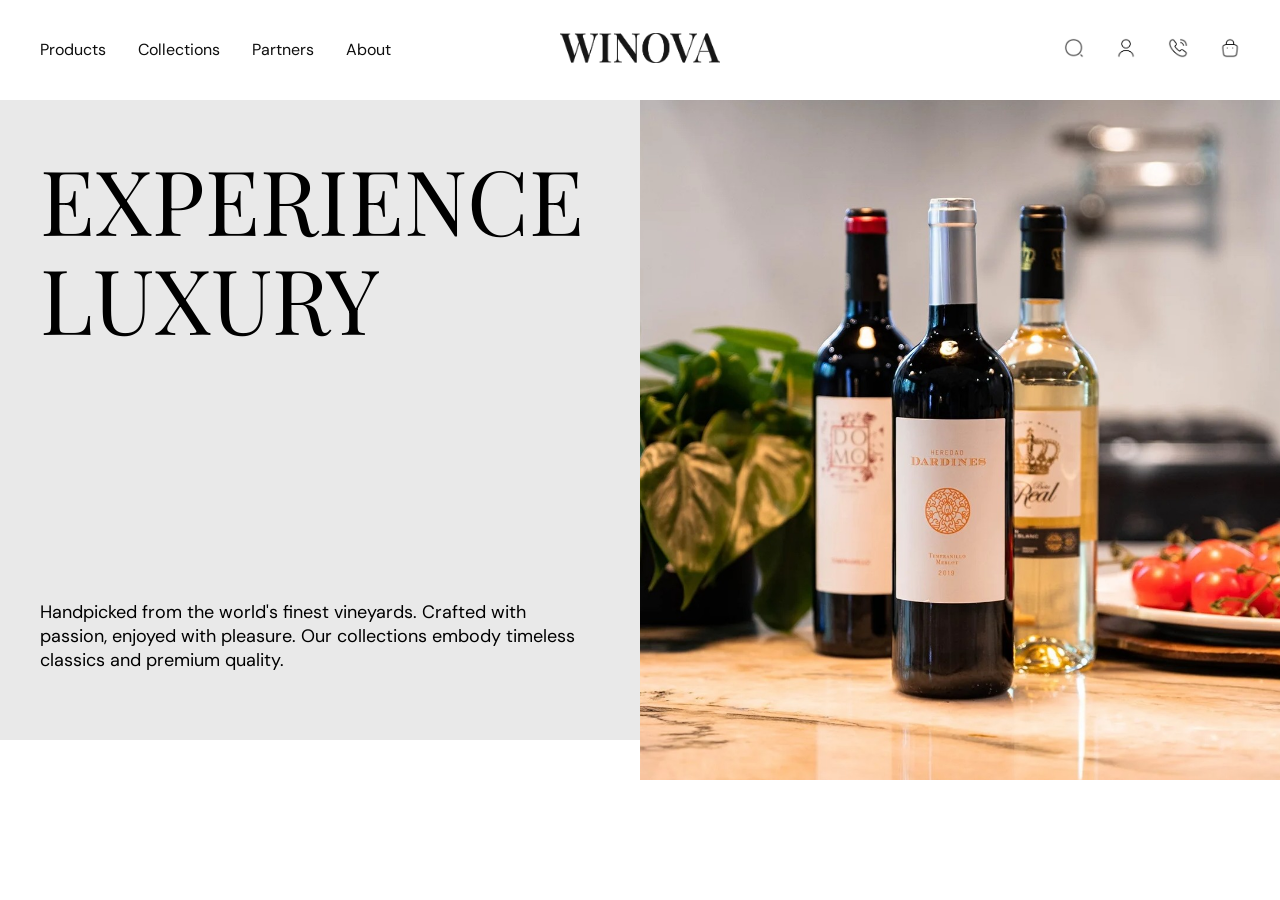
==== index.html @ ce7979bc "updated product pictures" ====
<!DOCTYPE html>
<html lang="en">
<head>
    <meta charset="UTF-8">
    <meta name="viewport" content="width=device-width, initial-scale=1.0">
    <link rel="stylesheet" href="css/style.css">
    <title>Winora Brewery</title>
    
</head>

<body>

    <!-- Header -->
    <header>

        <div class="layout horizontal">

            <!-- navigation -->
            <nav>
                <a href="products.html">Products</a>
                <a href="collection.html">Collections</a>
                <a href="partners.html">Partners</a>
                <a href="about.html">About</a>
            </nav>

            <!-- logo -->
            <div class="logo">
                <a href="index.html">
                    <img src="img/site/winova-b.png" alt="Winora">
                </a>
            </div>

            <!-- icons -->
            <div class="side-nav">
                <a href="search.html">
                    <img src="img/site/search.png" alt="search">
                </a>

                <a href="account.html">
                    <img src="img/site/user.png" alt="phone">
                </a>

                <a href="contact.html">
                    <img src="img/site/call.png" alt="phone">
                </a>
                
                <a href="cart.html">
                    <img src="img/site/cart.png" alt="cart">
                </a>
            </div>

        </div>

    </header>

    <main>

        <!-- Hero -->
        <div class="hero">

            <div class="left">
                <div class="box">
                    <h1>experience luxury</h1>
                    <p>Handpicked from the world's finest vineyards. Crafted with passion, enjoyed with pleasure. Our collections embody timeless classics and premium quality.</p>
                </div>
            </div>

            <div class="right">
                <img src="img/site/hero.jpg" alt="">
            </div>

        </div>


        <!-- Feature -->
        <div class="feature">
            <div class="layout vertical">

            </div>
        </div>


        

    </main>

    
    <!-- Scripts -->
    <script src="js/products.js"></script>
    <script src="js/app.js"></script>
    
</body>
</html>
---- css/style.css ----
/* Site Design and Global Settings */

@import url('https://fonts.googleapis.com/css2?family=DM+Sans:ital,opsz,wght@0,9..40,100..1000;1,9..40,100..1000&family=Playfair+Display:ital,wght@0,400..900;1,400..900&display=swap');



:root {
    --headfont: "Playfair Display", serif;
    --bodyfont: "DM Sans", sans-serif;
    --headsize: 48px;
    --bodysize: 18px;
    --black: #0e0e0e;
    --white: #ffffff;
    --grey: #;
    --lightgrey: #e9e9e9;
    --red: #;
    --yellow: #ff9800;
    --line: 110%;
}

body {
    margin: 0;
    padding: 0;
    justify-content: center;
    width: 100%;
}

.layout {
    width: 1200px;
    align-self: center;
    justify-self: center;
}

.horizontal {
    display: flex;
    flex-direction: row;
    align-items: center;
    justify-content: space-between;
}

.vertical {
    display: flex;
    flex-direction: column;
    align-items: center;
    justify-content: center;
}




/* Header */

header {
    display: flex;
    height: 100px;
    align-items: center;
    justify-content: center;
}

header .logo {
    width: 160px;
}

.logo img {
    width: 100%;
}

nav {
    width: 440px;
    width: 440px;
    display: flex;
    flex-direction: row;
    gap: 32px;
    justify-content: start;
}

nav a {
    font-family: var(--bodyfont);
    font-size: 16px;
    text-decoration: none;
    color: var(--black);
}

nav a:hover, nav a:active {
    color: var(--yellow);
}

.side-nav {
    width: 440px;
    display: flex;
    flex-direction: row;
    gap: 32px;
    justify-content: end;
} 

.side-nav img {
    width: 20px;
}


/* Homepage */

.hero {
    width: 100%;
    display: flex;
    flex-direction: row;  
    align-items: center;
    
}

.left {
    width: 50%;
    display: flex;
    flex-direction: row;
    justify-content: end;
    align-items: center;
    padding: 50px 0;
    background-color: var(--lightgrey);  
}

.left .box {
    box-sizing: border-box;
    width: 540px;
    display: flex;
    flex-direction: column;
    justify-content: space-between;
    margin-right: 60px;
    height: 540px;
}

h1 {
    font-family: var(--headfont);
    font-size: 90px;
    font-weight: 400;
    text-transform: uppercase;
    line-height: var(--line);
    margin: 0;
    padding: 0;
}

p {
    font-family: var(--bodyfont);
    font-size: var(--bodysize);
    font-weight: 400;
}

.right {
    width: 50%;
    height: 640px;
}

.right img {
    width: 100%;
    height: 680px;
    object-fit: cover;
}
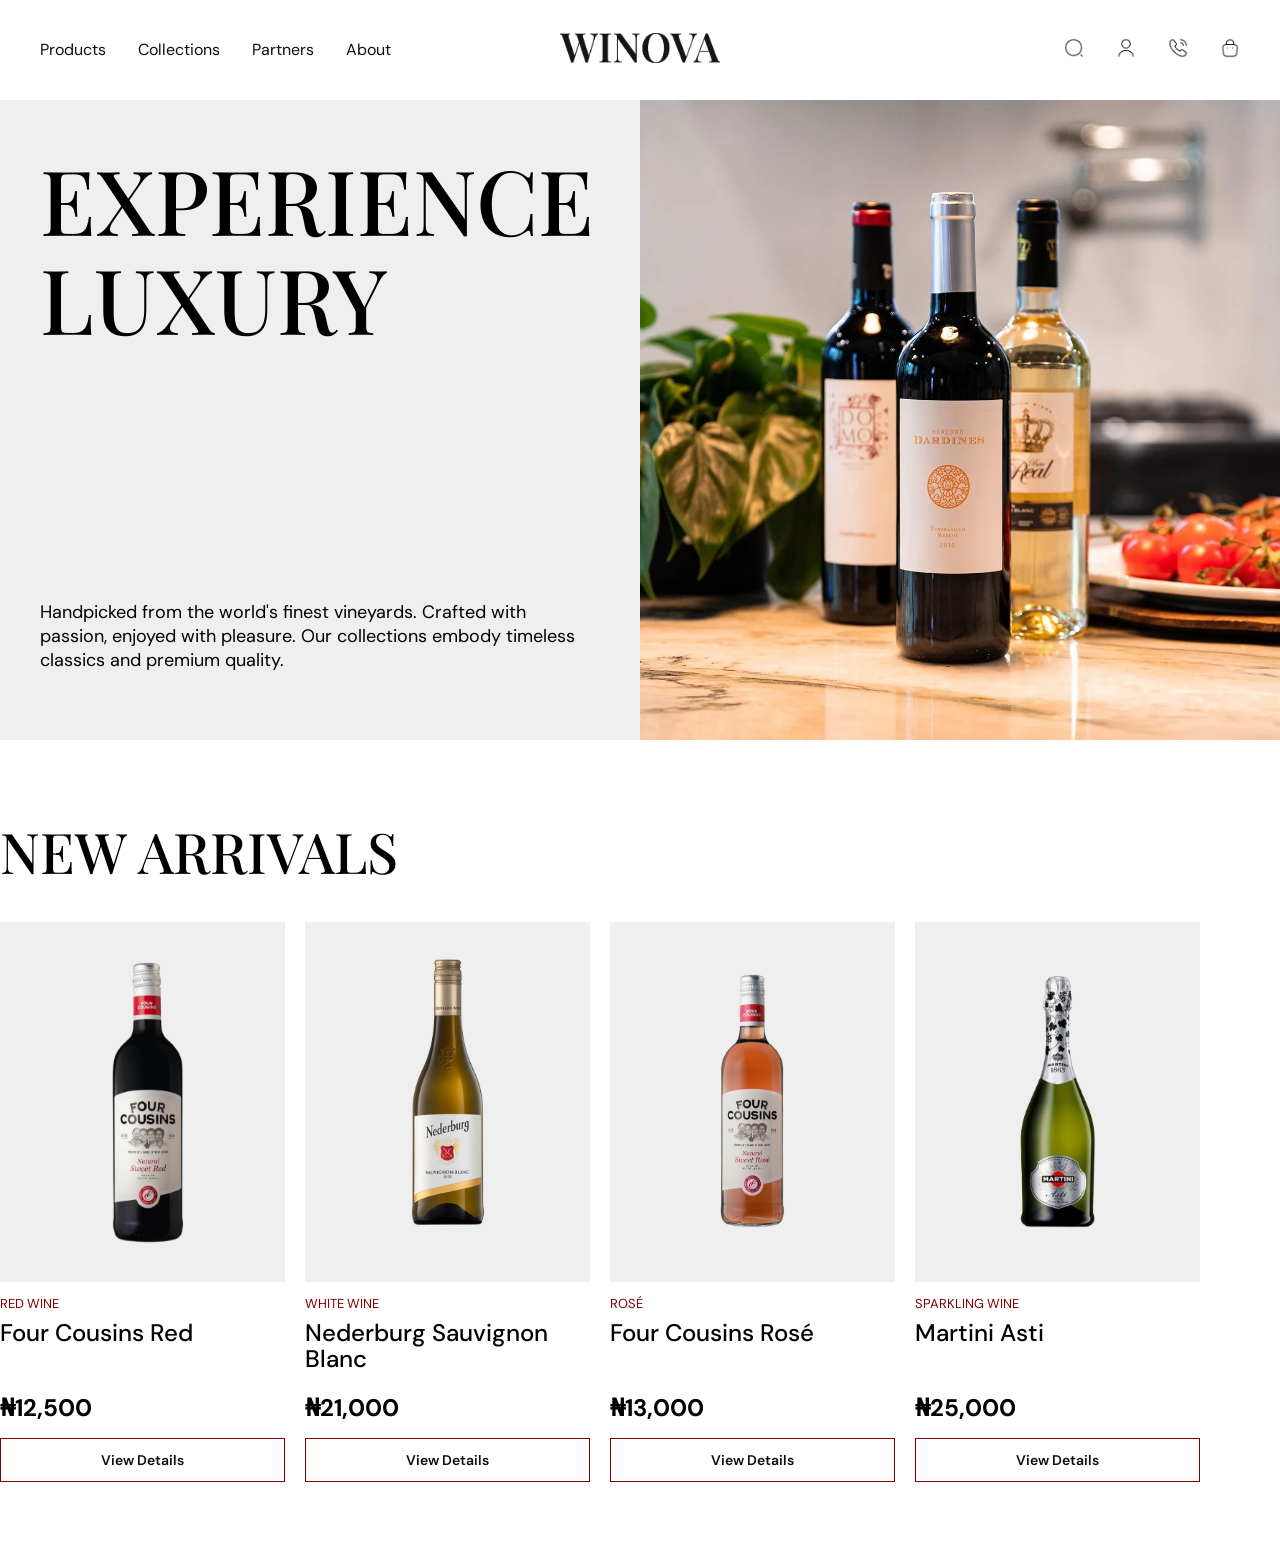
==== commit 7bc1c8d6: "call data on html" ====
--- a/index.html
+++ b/index.html
@@ -73,9 +73,15 @@
 
 
         <!-- Feature -->
-        <div class="feature">
-            <div class="layout vertical">
+        <div class="featured">
+            <div class="layout vertical ver-feature">
+                <div class="section-top">
+                    <h2>New Arrivals</h2>
+                </div>
 
+                <div class="product-grid" id="featured-products">
+                    <!-- Products will be inserted here by JavaScript -->
+                </div>
             </div>
         </div>
 
--- a/css/style.css
+++ b/css/style.css
@@ -12,9 +12,9 @@
     --black: #0e0e0e;
     --white: #ffffff;
     --grey: #;
-    --lightgrey: #e9e9e9;
-    --red: #;
-    --yellow: #ff9800;
+    --lightgrey: #efefef;
+    --red: #7f0000;
+    --yellow: #ff9d00;
     --line: 110%;
 }
 
@@ -45,103 +45,123 @@
     justify-content: center;
 }
 
-
-
-
-/* Header */
-
-header {
-    display: flex;
-    height: 100px;
-    align-items: center;
-    justify-content: center;
-}
-
-header .logo {
-    width: 160px;
-}
-
-.logo img {
-    width: 100%;
-}
-
-nav {
-    width: 440px;
-    width: 440px;
-    display: flex;
-    flex-direction: row;
-    gap: 32px;
-    justify-content: start;
-}
-
-nav a {
-    font-family: var(--bodyfont);
-    font-size: 16px;
-    text-decoration: none;
-    color: var(--black);
-}
-
-nav a:hover, nav a:active {
-    color: var(--yellow);
-}
-
-.side-nav {
-    width: 440px;
-    display: flex;
-    flex-direction: row;
-    gap: 32px;
-    justify-content: end;
-} 
-
-.side-nav img {
-    width: 20px;
-}
-
-
-/* Homepage */
-
-.hero {
-    width: 100%;
-    display: flex;
-    flex-direction: row;  
-    align-items: center;
-    
-}
-
-.left {
-    width: 50%;
-    display: flex;
-    flex-direction: row;
-    justify-content: end;
-    align-items: center;
-    padding: 50px 0;
-    background-color: var(--lightgrey);  
-}
-
-.left .box {
-    box-sizing: border-box;
-    width: 540px;
-    display: flex;
-    flex-direction: column;
-    justify-content: space-between;
-    margin-right: 60px;
-    height: 540px;
-}
-
-h1 {
+h1, h2, h3, h4, h5, h6 {
     font-family: var(--headfont);
-    font-size: 90px;
-    font-weight: 400;
+    font-weight: 500;
     text-transform: uppercase;
     line-height: var(--line);
     margin: 0;
     padding: 0;
 }
 
+h1 {
+    font-size: 90px;
+}
+
+h2 {
+    font-size: 56px;
+}
+
+h3 {
+    font-size: 44px;
+}
+
+h4 {
+    font-size: 36px;
+}
+
+h5 {
+    font-size: 28px;
+}
+
+h6 {
+    font-size: 24px;
+}
+
 p {
     font-family: var(--bodyfont);
     font-size: var(--bodysize);
     font-weight: 400;
+}
+
+
+/* Header */
+
+header {
+    display: flex;
+    height: 100px;
+    align-items: center;
+    justify-content: center;
+}
+
+header .logo {
+    width: 160px;
+}
+
+.logo img {
+    width: 100%;
+}
+
+nav {
+    width: 440px;
+    width: 440px;
+    display: flex;
+    flex-direction: row;
+    gap: 32px;
+    justify-content: start;
+}
+
+nav a {
+    font-family: var(--bodyfont);
+    font-size: 16px;
+    text-decoration: none;
+    color: var(--black);
+}
+
+nav a:hover, nav a:active {
+    color: var(--yellow);
+}
+
+.side-nav {
+    width: 440px;
+    display: flex;
+    flex-direction: row;
+    gap: 32px;
+    justify-content: end;
+} 
+
+.side-nav img {
+    width: 20px;
+}
+
+
+
+/* Homepage */
+
+.hero {
+    width: 100%;
+    display: flex;
+    flex-direction: row; 
+}
+
+.left {
+    width: 50%;
+    display: flex;
+    flex-direction: row;
+    justify-content: end;
+    align-items: center;
+    padding: 50px 0;
+    background-color: var(--lightgrey);  
+}
+
+.left .box {
+    box-sizing: border-box;
+    width: 540px;
+    display: flex;
+    flex-direction: column;
+    justify-content: space-between;
+    margin-right: 60px;
+    height: 540px;
 }
 
 .right {
@@ -151,8 +171,114 @@
 
 .right img {
     width: 100%;
-    height: 680px;
+    height: 640px;
     object-fit: cover;
 }
 
-
+.featured {
+    padding: 80px 0;
+}
+
+.ver-feature {
+    gap: 40px;
+}
+
+.section-top {
+    display: flex;
+    width: 100%;
+    justify-content: left;
+}
+
+
+
+/* Products */
+
+.product-grid {
+    display: grid;
+    grid-template-columns: repeat(4, 1fr);
+    gap: 20px;
+}
+
+.product-card {
+    background: var(--white);
+    overflow: hidden;
+    transition: transform 0.3s ease, box-shadow 0.3s ease;
+}
+
+.product-card:hover {
+    padding: 0px;
+}
+
+.product-image {
+    width: 100%;
+    height: 360px;
+    overflow: hidden;
+}
+
+.product-image img {
+    width: 100%;
+    height: 100%;
+    object-fit: cover;
+}
+
+.product-info {
+    padding: 0px;
+    display: flex;
+    height: 200px;
+    flex-direction: column;
+    justify-content: space-between;
+    
+}
+
+.product-category {
+    font-size: 13px;
+    letter-spacing: 9%;
+    text-transform: uppercase;
+    margin-bottom: 8px;
+    color: var(--red);
+}
+
+.product-name {
+    font-family: var(--bodyfont);
+    text-transform: capitalize;
+    font-size: 24px;
+    margin-bottom: 10px;
+}
+
+.product-description {
+    font-size: 14px;
+    line-height: 1.6;
+    margin-bottom: 20px;
+}
+
+.product-bottom {
+    display: flex;
+    flex-direction: column;
+    justify-content: space-between;
+    gap: 15px;
+}
+
+.product-price {
+    font-family: var(--bodyfont);
+    font-size: 24px;
+    font-weight: 700;
+}
+
+.view-product {
+    font-family: var(--bodyfont);
+    text-decoration: none;
+    padding: 12px 18px;
+    border: 1px solid var(--red);
+    font-size: 14px;
+    font-weight: 600;
+    color: var(--black);
+    text-align: center;
+}
+
+.view-product:hover {
+    border: 1px solid var(--red);
+    background: var(--red);
+    color: var(--white);
+}
+
+
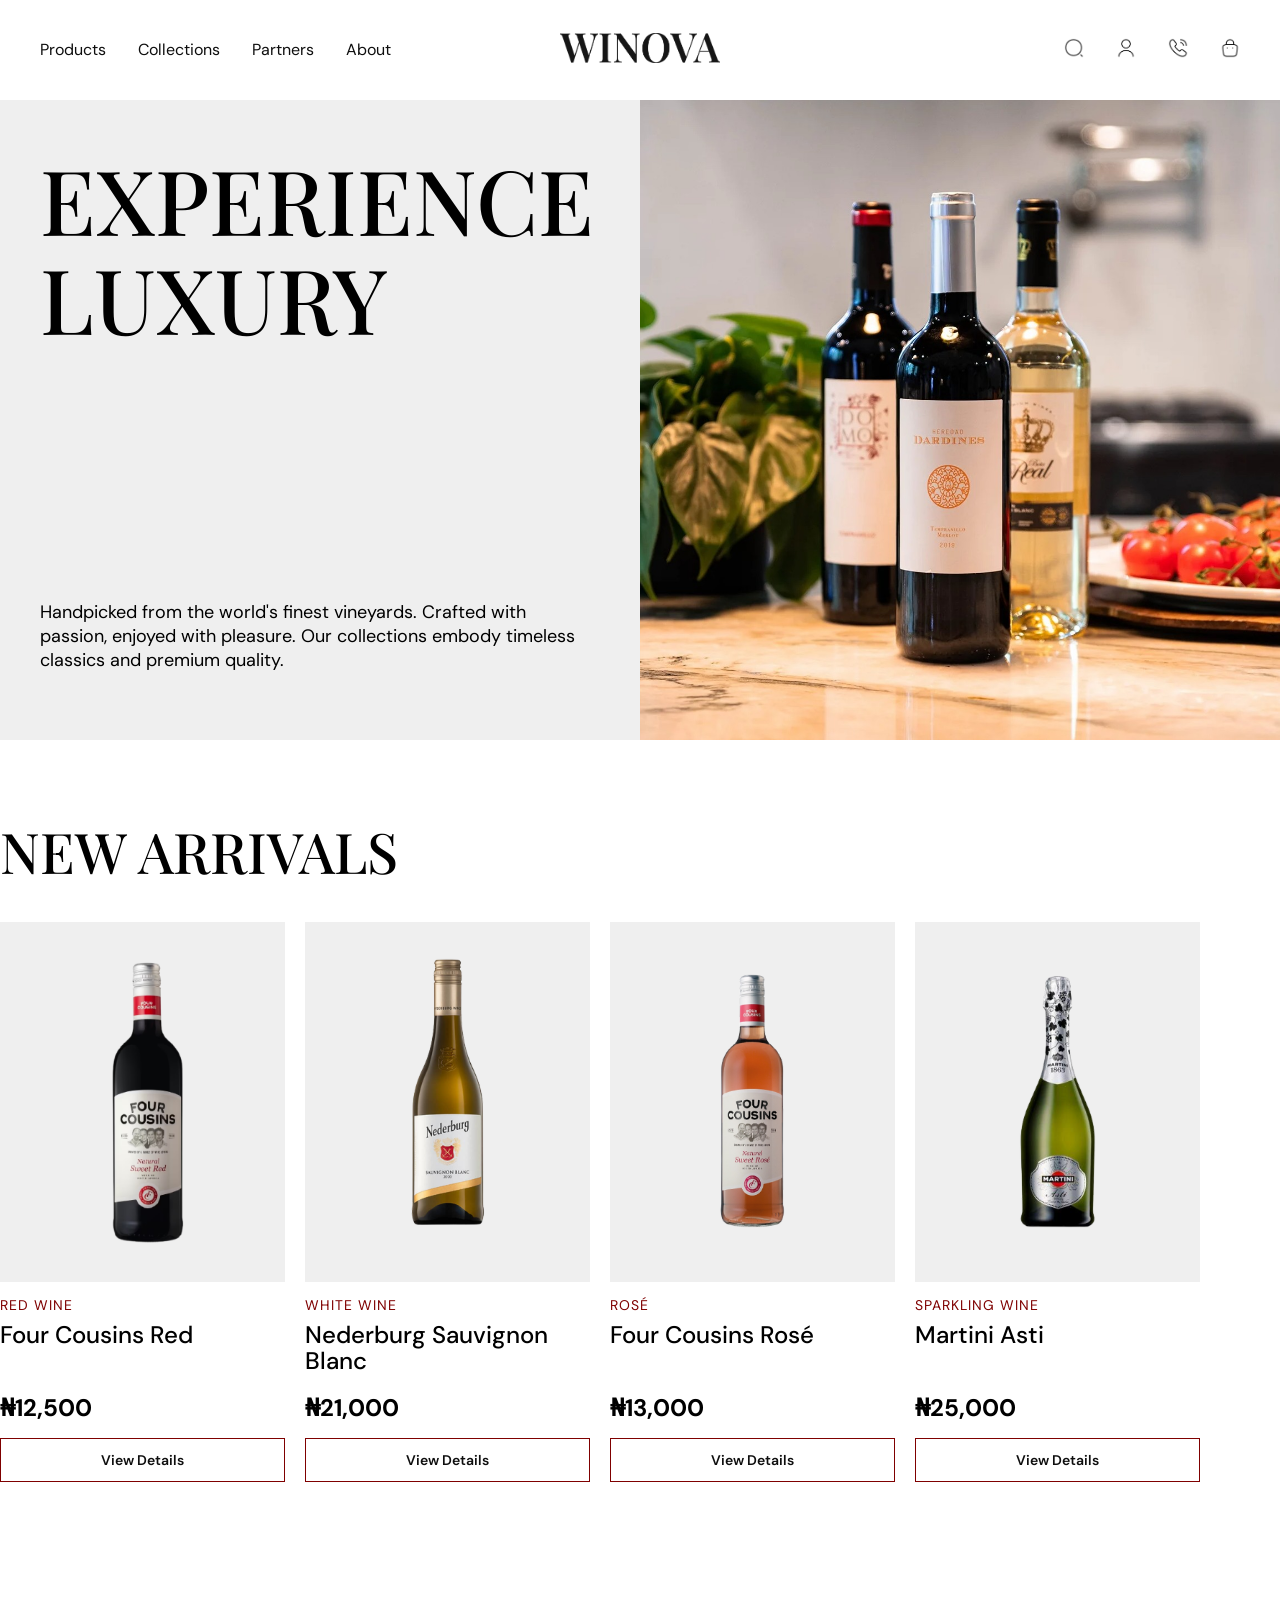
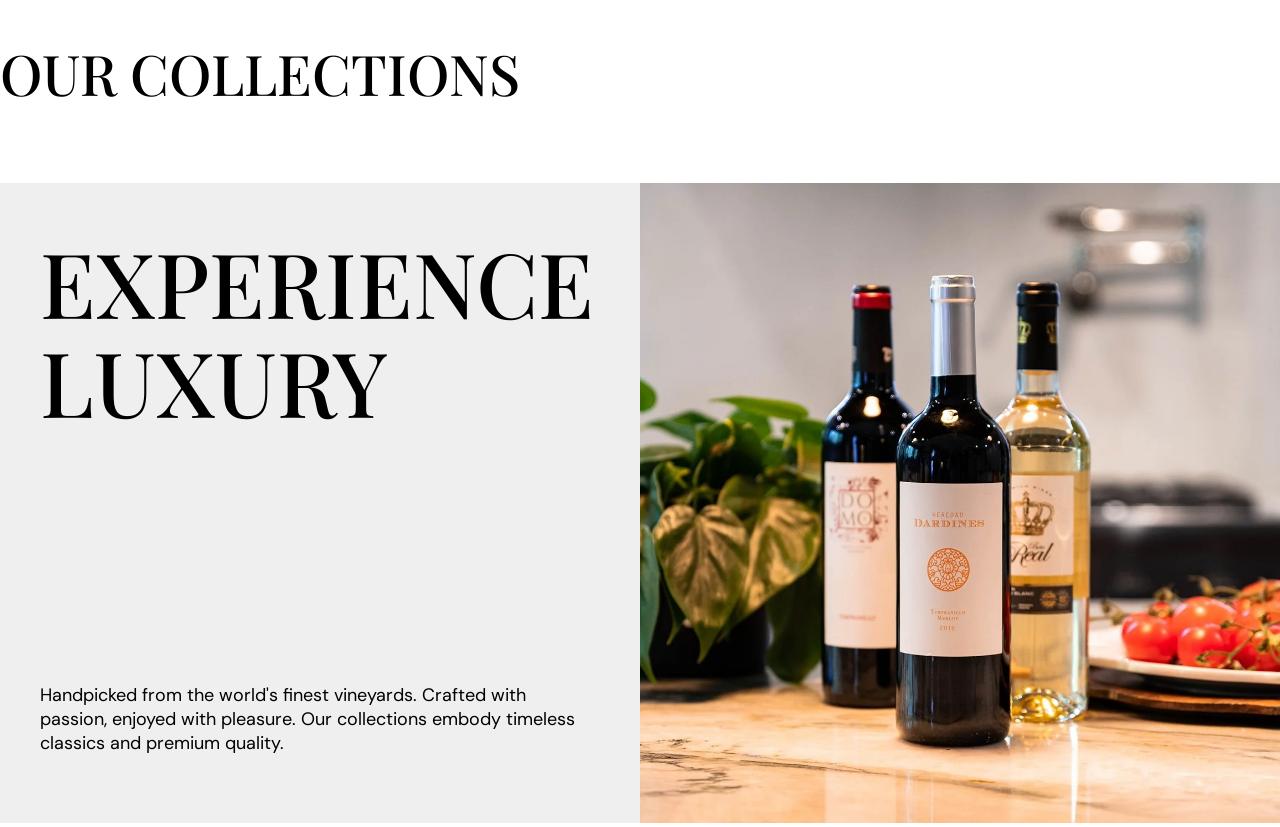
==== commit 5a18276f: "collection filter added" ====
--- a/index.html
+++ b/index.html
@@ -86,6 +86,35 @@
         </div>
 
 
+        <!-- Collection -->
+        <div class="featured">
+            <div class="layout vertical ver-feature">
+                <div class="section-top">
+                    <h2>Our Collections</h2>
+                </div>
+
+                
+            </div>
+        </div>
+
+
+        
+        <!-- More -->
+        <div class="hero">
+
+            <div class="left">
+                <div class="box">
+                    <h1>experience luxury</h1>
+                    <p>Handpicked from the world's finest vineyards. Crafted with passion, enjoyed with pleasure. Our collections embody timeless classics and premium quality.</p>
+                </div>
+            </div>
+
+            <div class="right">
+                <img src="img/site/hero.jpg" alt="">
+            </div>
+
+        </div>
+
         
 
     </main>
--- a/css/style.css
+++ b/css/style.css
@@ -282,3 +282,102 @@
 }
 
 
+/* Single product */
+
+.single-product {
+    padding: 80px 0;
+}
+
+#product-details {
+    display: grid;
+    grid-template-columns: 1fr 1fr;
+    gap: 60px;
+    align-items: center;
+}
+
+.single-product-image {
+    width: 100%;
+    height: 550px;
+    overflow: hidden;
+    border-radius: 15px;
+}
+
+.single-product-image img {
+    width: 100%;
+    height: 100%;
+    object-fit: cover;
+}
+
+.single-product-info h1 {
+    font-size: 42px;
+    margin: 10px 0 20px;
+}
+
+.product-category {
+    text-transform: uppercase;
+    font-size: 14px;
+    letter-spacing: 1px;
+}
+
+.single-product-price {
+    font-size: 28px;
+    font-weight: 700;
+    margin-bottom: 25px;
+}
+
+.single-product-description {
+    line-height: 1.8;
+    margin-bottom: 30px;
+}
+
+.product-meta {
+    display: grid;
+    grid-template-columns: repeat(3, 1fr);
+    gap: 15px;
+    margin-bottom: 35px;
+}
+
+.product-meta div {
+    display: flex;
+    flex-direction: column;
+    gap: 5px;
+}
+
+.product-meta strong {
+    font-size: 14px;
+}
+
+.product-meta span {
+    font-size: 14px;
+}
+
+.product-actions {
+    display: flex;
+    align-items: center;
+    gap: 20px;
+}
+
+.quantity {
+    display: flex;
+    align-items: center;
+    border: 1px solid #ddd;
+}
+
+.quantity button {
+    width: 40px;
+    height: 40px;
+    border: none;
+    background: transparent;
+    cursor: pointer;
+}
+
+.quantity span {
+    width: 40px;
+    text-align: center;
+}
+
+.add-to-cart {
+    padding: 12px 30px;
+    border: none;
+    cursor: pointer;
+}
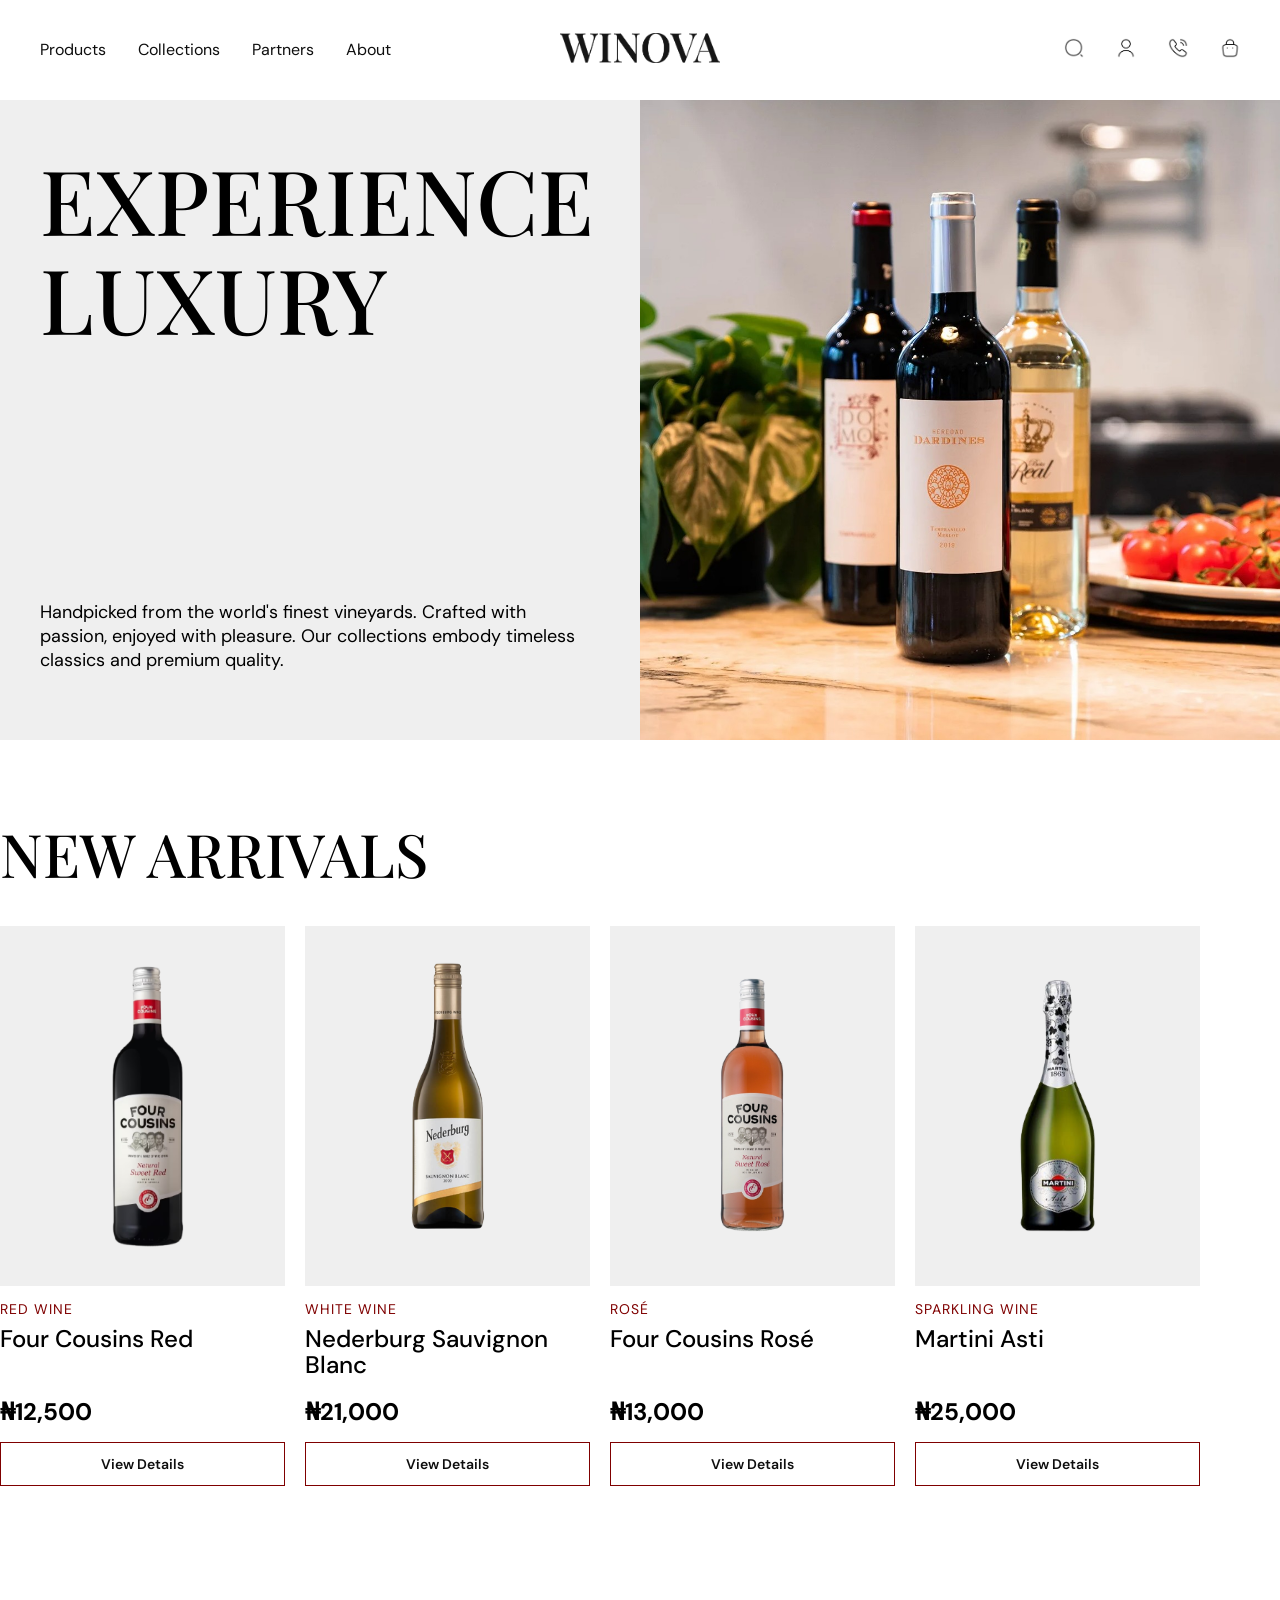
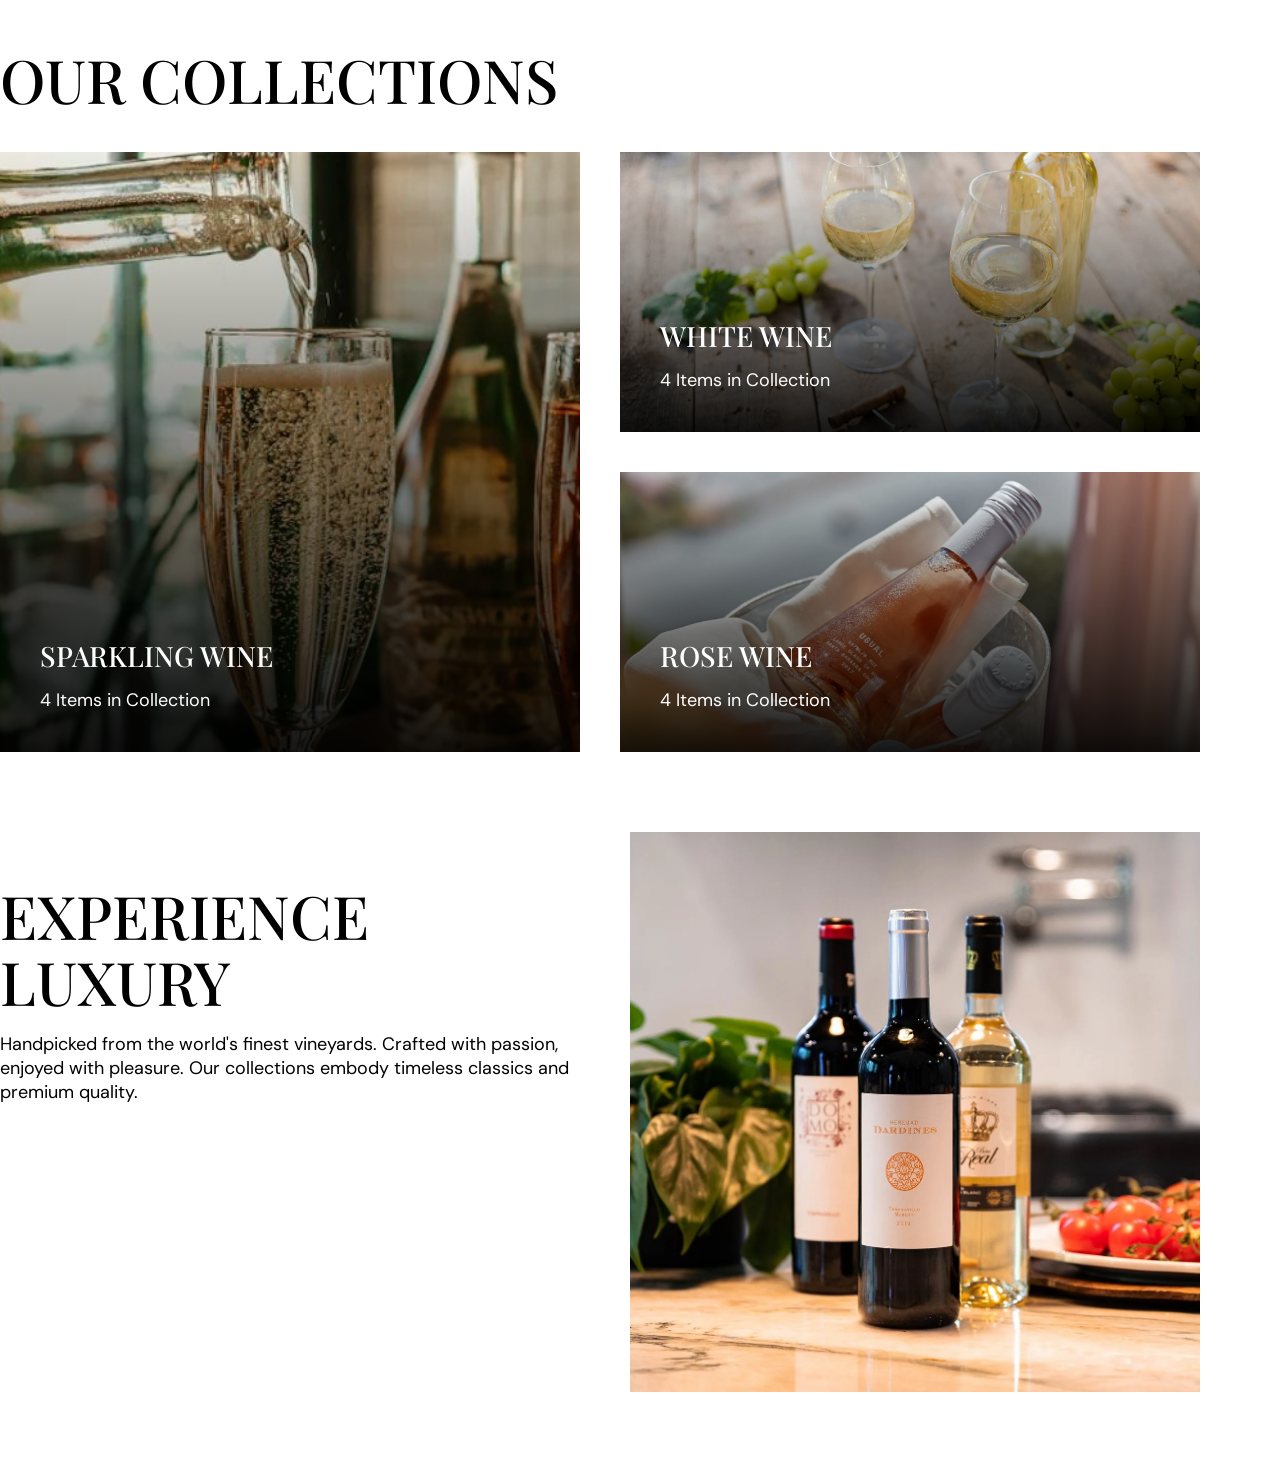
==== commit f906b0ed: "updated homepage collections" ====
--- a/index.html
+++ b/index.html
@@ -88,28 +88,56 @@
 
         <!-- Collection -->
         <div class="featured">
+
             <div class="layout vertical ver-feature">
+
                 <div class="section-top">
                     <h2>Our Collections</h2>
                 </div>
 
+                <div class="collections-blk horizontal">
+                    <div class="blk-left">
+                        <a href="products.html?category=Sparkling%20Wine" class="col-card">
+                            <h5>Sparkling wine</h5>
+                            <p>4 Items in Collection</p>
+                        </a>
+                        
+                    </div>
+
+                    <div class="blk-right">
+                        <div class="card-up">
+                            <a href="products.html?category=White%20Wine" class="coll">
+                                <h5>White wine</h5>
+                                <p>4 Items in Collection</p>
+                            </a>
+                        </div>
+
+                        <div class="card-down">
+                            <a href="products.html?category=Rosé" class="coll">
+                                <h5>Rose wine</h5>
+                                <p>4 Items in Collection</p>
+                            </a>
+                        </div>
+                    </div>
+                </div>
                 
             </div>
+
         </div>
 
 
         
         <!-- More -->
-        <div class="hero">
+        <div class="layout horizontal">
 
-            <div class="left">
-                <div class="box">
-                    <h1>experience luxury</h1>
-                    <p>Handpicked from the world's finest vineyards. Crafted with passion, enjoyed with pleasure. Our collections embody timeless classics and premium quality.</p>
-                </div>
+            <div class="col col-left">
+                
+                <h2>experience luxury</h2>
+                <p>Handpicked from the world's finest vineyards. Crafted with passion, enjoyed with pleasure. Our collections embody timeless classics and premium quality.</p>
+                
             </div>
 
-            <div class="right">
+            <div class="col right">
                 <img src="img/site/hero.jpg" alt="">
             </div>
 
--- a/css/style.css
+++ b/css/style.css
@@ -59,11 +59,11 @@
 }
 
 h2 {
-    font-size: 56px;
+    font-size: 60px;
 }
 
 h3 {
-    font-size: 44px;
+    font-size: 48px;
 }
 
 h4 {
@@ -380,4 +380,97 @@
     padding: 12px 30px;
     border: none;
     cursor: pointer;
-}+}
+
+
+/* Homepage Collection */
+
+
+.collections-blk {
+    width: 100%;
+    gap: 40px;
+}
+
+.blk-left, .blk-right {
+    width: 50%;
+}
+
+.blk-left {
+    height: 600px;
+    background-image: linear-gradient(rgba(0, 0, 0, 0), rgba(0, 0, 0, 0.9)), url('/img/site/sparkling.jpg');background-repeat: no-repeat;
+    background-position: center;
+    background-size: cover;
+
+}
+
+.col-card {
+    width: 100%;
+    height: 520px;
+    display: flex;
+    flex-direction: column;
+    color: var(--white);
+    text-decoration: none;
+    padding: 40px;
+    gap: 16px;
+    justify-content: end;
+}
+
+.blk-right {
+    display: flex;
+    flex-direction: column;
+    justify-content: space-between;
+    gap: 40px;
+} 
+
+.card-up {
+    height: 280px;
+    background-image: linear-gradient(rgba(0, 0, 0, 0), rgba(0, 0, 0, 0.9)), url('/img/site/white-wine.jpg');background-repeat: no-repeat;
+    background-position: center;
+    background-size: cover;
+
+}
+
+.card-down {
+    height: 280px;
+    background-image: linear-gradient(rgba(0, 0, 0, 0), rgba(0, 0, 0, 0.9)), url('/img/site/rose_wine_bucket.webp');background-repeat: no-repeat;
+    background-position: center;
+    background-size: cover;
+}
+
+.coll {
+    width: 100%;
+    height: 200px;
+    display: flex;
+    flex-direction: column;
+    color: var(--white);
+    text-decoration: none;
+    padding: 40px;
+    gap: 16px;
+    justify-content: end;
+}
+
+.collections-blk h5, .collections-blk p {
+    padding: 0;
+    margin: 0;
+}
+
+/* More */
+.col {
+    background: none;
+    width: 50%;
+}
+
+.col-left {
+    box-sizing: border-box;
+    display: flex;
+    flex-direction: column;
+    justify-content: start;
+    margin: 0 60px 0 0;
+    height: 540px;
+}
+
+.col img {
+    width: 100%;
+    height: 560px;
+}
+
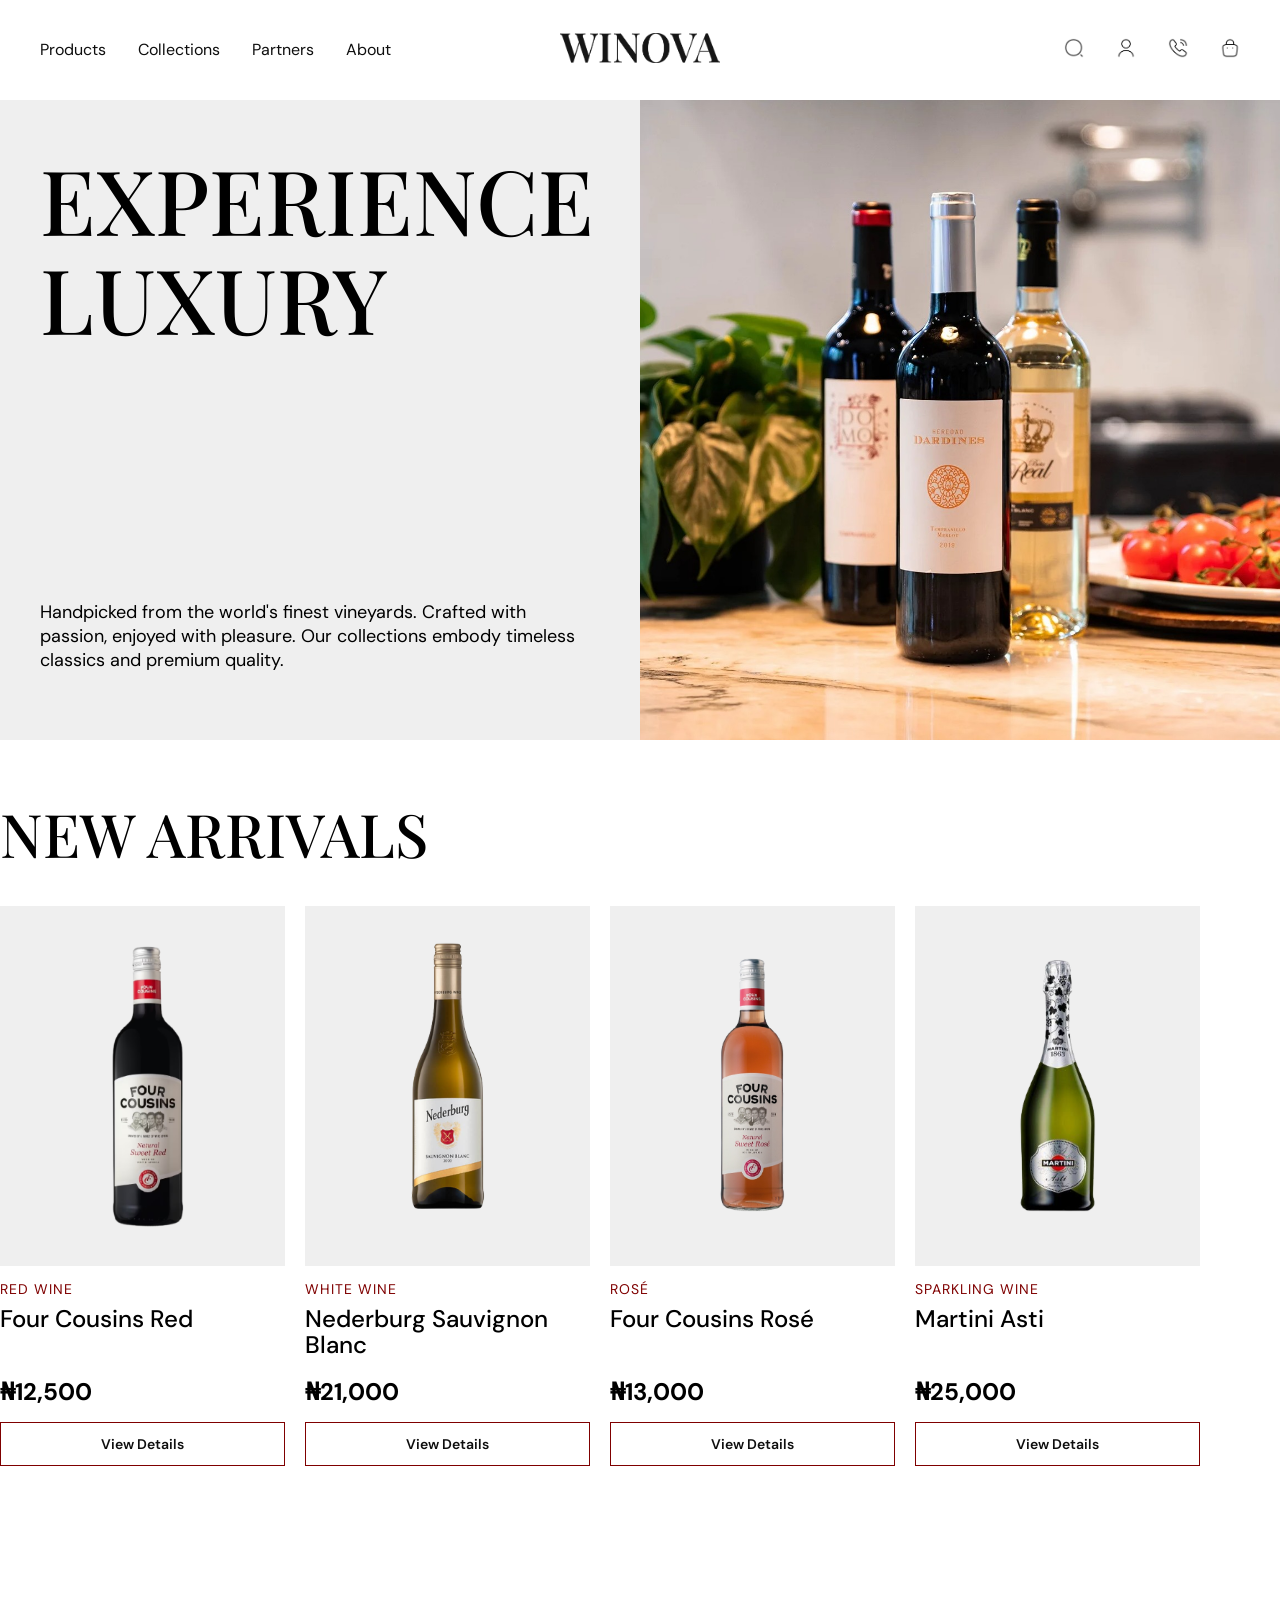
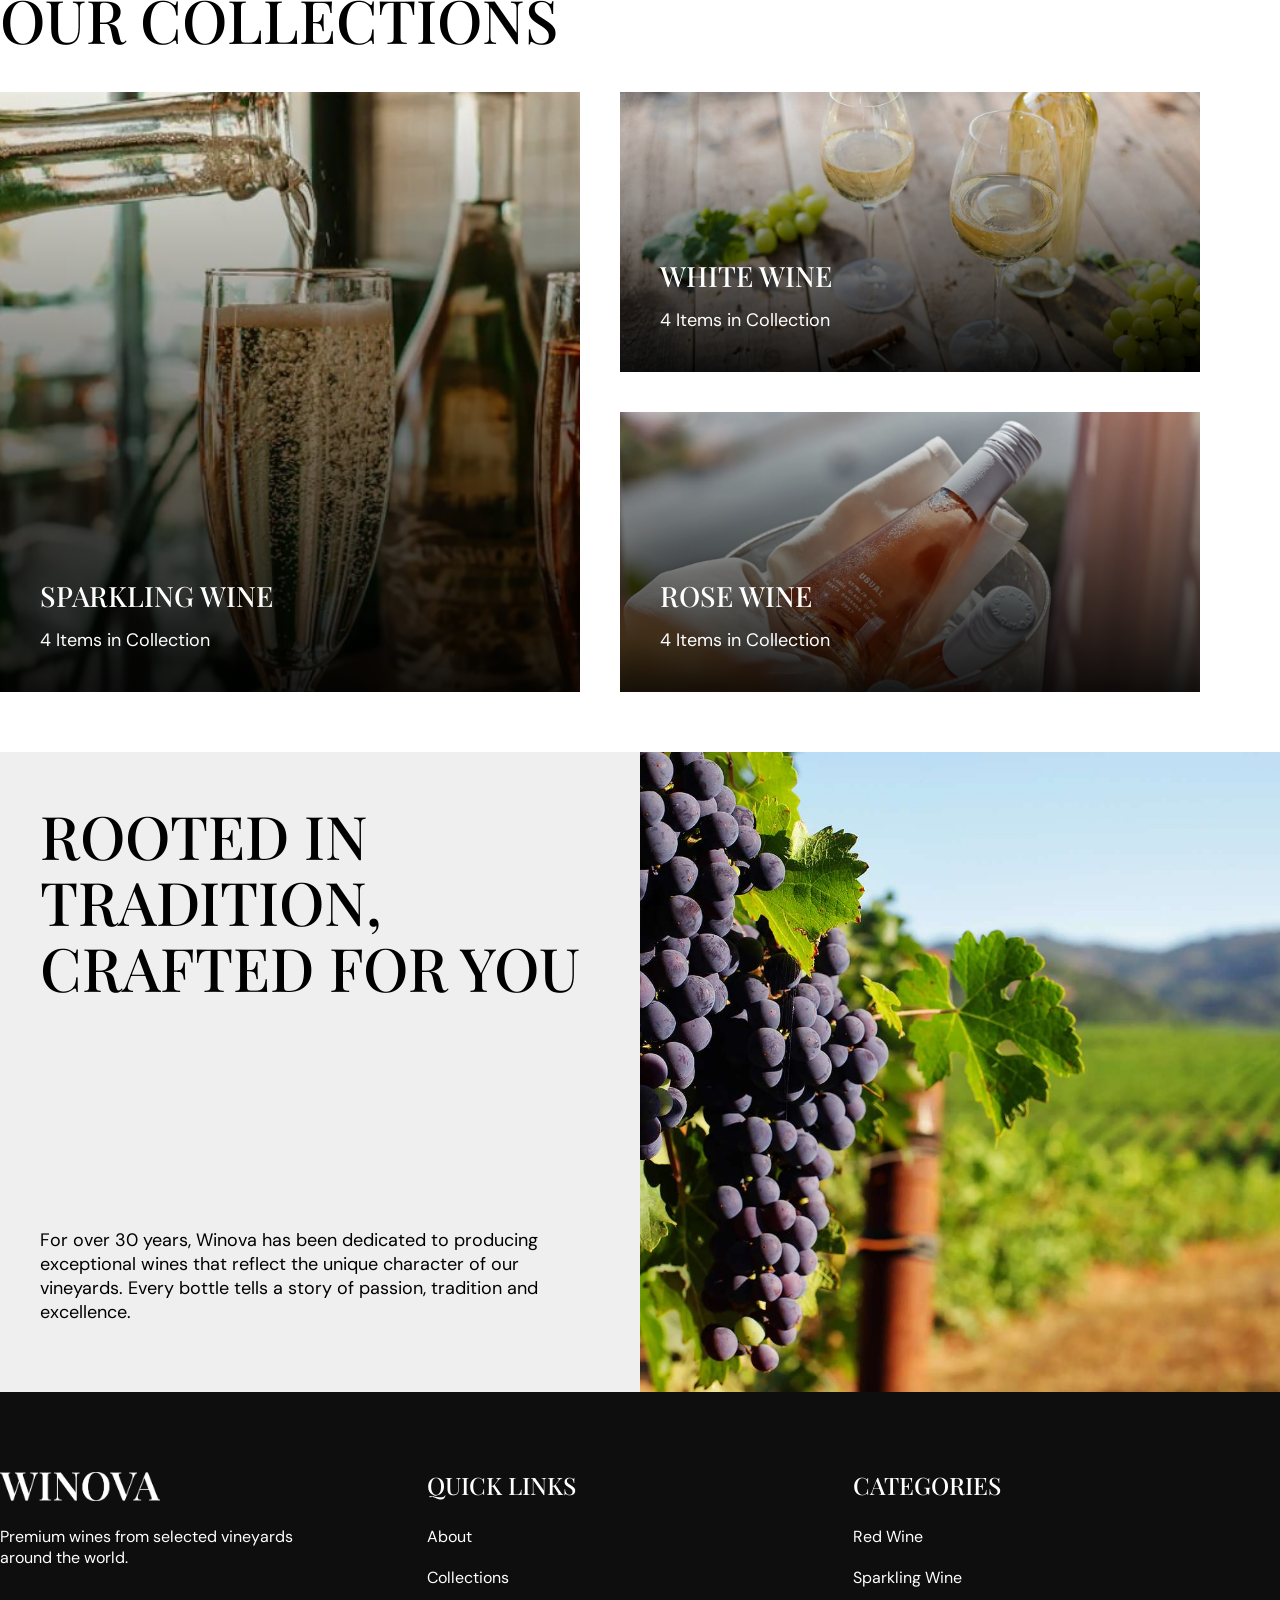
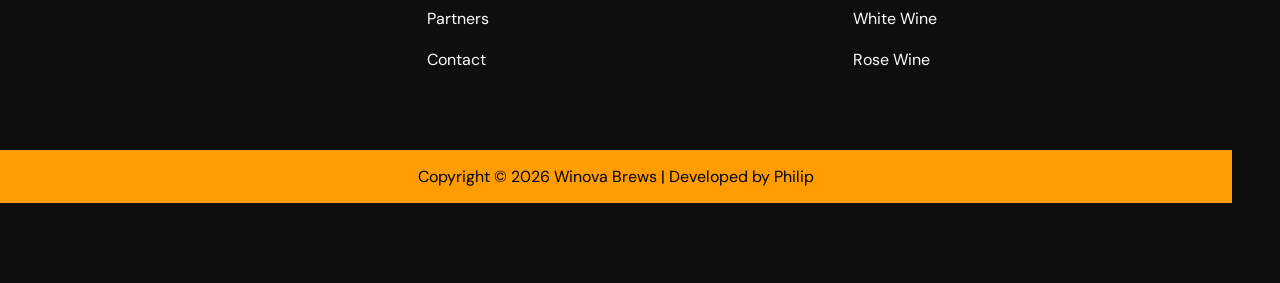
==== commit 5bada6bb: "about page and footer done" ====
--- a/index.html
+++ b/index.html
@@ -4,6 +4,7 @@
     <meta charset="UTF-8">
     <meta name="viewport" content="width=device-width, initial-scale=1.0">
     <link rel="stylesheet" href="css/style.css">
+    <link rel="stylesheet" href="css/store.css">
     <title>Winora Brewery</title>
     
 </head>
@@ -126,26 +127,67 @@
         </div>
 
 
-        
-        <!-- More -->
-        <div class="layout horizontal">
+        <div class="hero">
 
-            <div class="col col-left">
-                
-                <h2>experience luxury</h2>
-                <p>Handpicked from the world's finest vineyards. Crafted with passion, enjoyed with pleasure. Our collections embody timeless classics and premium quality.</p>
-                
+            <div class="left">
+                <div class="box">
+                    <h2>ROOTED IN TRADITION, CRAFTED FOR YOU</h2>
+                    <p>For over 30 years, Winova has been dedicated to producing exceptional wines that reflect the unique character of our vineyards. Every bottle tells a story of passion, tradition and excellence.</p>
+                </div>
             </div>
 
-            <div class="col right">
-                <img src="img/site/hero.jpg" alt="">
+            <div class="right">
+                <img src="img/site/vineyard-01.jpg" alt="">
             </div>
 
         </div>
 
-        
+    </main>
 
-    </main>
+    <footer>
+
+        <div class="horizontal layout">
+            <div class="foot-grid">
+                <div class="foot">
+                    <a href="index.html">
+                        <img src="img/site/winova-w.png" alt="White Logo">
+                    </a>
+                    <p>Premium wines from selected vineyards around the world.</p>
+                </div>
+
+                <div class="foot">
+                    <h6>Quick Links</h6>
+                    <div class="nav">
+                        <a href="about.html">About</a>
+                        <a href="collection.html">Collections</a>
+                        <a href="partners.html">Partners</a>
+                        <a href="contact.html">Contact</a>
+                    </div>
+                </div>
+
+                <div class="foot">
+                    <h6>Categories</h6>
+                    <div class="nav">
+                        <a href="products.html?category=Red%20Wine">Red Wine</a>
+                        <a href="products.html?category=Sparkling%20Wine">Sparkling Wine</a>
+                        <a href="products.html?category=White%20Wine">White Wine</a>
+                        <a href="products.html?category=Rosé">Rose Wine</a>
+                    </div>
+                </div>
+
+                
+            </div>
+            
+
+        </div>
+
+        <div class="horizontal layout copyright">
+
+            <p>Copyright © 2026 Winova Brews | Developed by Philip</p>
+
+        </div>
+
+    </footer>
 
     
     <!-- Scripts -->
--- a/css/style.css
+++ b/css/style.css
@@ -11,7 +11,7 @@
     --bodysize: 18px;
     --black: #0e0e0e;
     --white: #ffffff;
-    --grey: #;
+    --grey: #717171;
     --lightgrey: #efefef;
     --red: #7f0000;
     --yellow: #ff9d00;
@@ -84,6 +84,28 @@
     font-weight: 400;
 }
 
+.bread {
+    display: flex;
+    justify-content: left;
+    gap: 20px;
+    padding: 16px 0;
+}
+
+.anch, .angle {
+    color: var(--grey);
+    font-size: 14px;
+    font-family: var(--bodyfont);
+    text-decoration: none;
+}
+
+.base {
+    color: var(--yellow);
+    font-size: 14px;
+    font-family: var(--bodyfont);
+}
+
+
+
 
 /* Header */
 
@@ -133,6 +155,72 @@
 .side-nav img {
     width: 20px;
 }
+
+
+
+
+
+/* Footer */
+
+footer {
+    background-color: var(--black);
+    padding: 80px 0;
+}
+
+.foot-grid {
+    width: 100%;
+    display: grid;
+    grid-template-columns: repeat(3, 1fr);
+    gap: 80px;
+}
+
+.foot {
+    width: 100%;
+    display: flex;
+    flex-direction: column;
+    gap: 20px;
+}
+
+.foot p, .foot a {
+    color: var(--white);
+    text-decoration: none;
+    font-family: var(--bodyfont);
+    font-size: 16px;
+    padding: 0;
+    margin: 0;
+}
+
+.foot h6 {
+    color: var(--white);
+    padding-bottom: 8px;
+}
+
+.foot img {
+    width: 160px;
+}
+
+.nav {
+    display: flex;
+    flex-direction: column;
+    gap: 20px;
+}
+
+.copyright {
+    background-color: var(--yellow);
+    margin-top: 80px;
+    padding: 16px;
+    display: flex;
+    justify-content: center;
+}
+
+.copyright p {
+    font-size: 16px;
+    margin: 0;
+    padding: 0;
+    text-align: center;
+}
+
+
 
 
 
@@ -176,7 +264,7 @@
 }
 
 .featured {
-    padding: 80px 0;
+    padding: 60px 0;
 }
 
 .ver-feature {
@@ -189,198 +277,6 @@
     justify-content: left;
 }
 
-
-
-/* Products */
-
-.product-grid {
-    display: grid;
-    grid-template-columns: repeat(4, 1fr);
-    gap: 20px;
-}
-
-.product-card {
-    background: var(--white);
-    overflow: hidden;
-    transition: transform 0.3s ease, box-shadow 0.3s ease;
-}
-
-.product-card:hover {
-    padding: 0px;
-}
-
-.product-image {
-    width: 100%;
-    height: 360px;
-    overflow: hidden;
-}
-
-.product-image img {
-    width: 100%;
-    height: 100%;
-    object-fit: cover;
-}
-
-.product-info {
-    padding: 0px;
-    display: flex;
-    height: 200px;
-    flex-direction: column;
-    justify-content: space-between;
-    
-}
-
-.product-category {
-    font-size: 13px;
-    letter-spacing: 9%;
-    text-transform: uppercase;
-    margin-bottom: 8px;
-    color: var(--red);
-}
-
-.product-name {
-    font-family: var(--bodyfont);
-    text-transform: capitalize;
-    font-size: 24px;
-    margin-bottom: 10px;
-}
-
-.product-description {
-    font-size: 14px;
-    line-height: 1.6;
-    margin-bottom: 20px;
-}
-
-.product-bottom {
-    display: flex;
-    flex-direction: column;
-    justify-content: space-between;
-    gap: 15px;
-}
-
-.product-price {
-    font-family: var(--bodyfont);
-    font-size: 24px;
-    font-weight: 700;
-}
-
-.view-product {
-    font-family: var(--bodyfont);
-    text-decoration: none;
-    padding: 12px 18px;
-    border: 1px solid var(--red);
-    font-size: 14px;
-    font-weight: 600;
-    color: var(--black);
-    text-align: center;
-}
-
-.view-product:hover {
-    border: 1px solid var(--red);
-    background: var(--red);
-    color: var(--white);
-}
-
-
-/* Single product */
-
-.single-product {
-    padding: 80px 0;
-}
-
-#product-details {
-    display: grid;
-    grid-template-columns: 1fr 1fr;
-    gap: 60px;
-    align-items: center;
-}
-
-.single-product-image {
-    width: 100%;
-    height: 550px;
-    overflow: hidden;
-    border-radius: 15px;
-}
-
-.single-product-image img {
-    width: 100%;
-    height: 100%;
-    object-fit: cover;
-}
-
-.single-product-info h1 {
-    font-size: 42px;
-    margin: 10px 0 20px;
-}
-
-.product-category {
-    text-transform: uppercase;
-    font-size: 14px;
-    letter-spacing: 1px;
-}
-
-.single-product-price {
-    font-size: 28px;
-    font-weight: 700;
-    margin-bottom: 25px;
-}
-
-.single-product-description {
-    line-height: 1.8;
-    margin-bottom: 30px;
-}
-
-.product-meta {
-    display: grid;
-    grid-template-columns: repeat(3, 1fr);
-    gap: 15px;
-    margin-bottom: 35px;
-}
-
-.product-meta div {
-    display: flex;
-    flex-direction: column;
-    gap: 5px;
-}
-
-.product-meta strong {
-    font-size: 14px;
-}
-
-.product-meta span {
-    font-size: 14px;
-}
-
-.product-actions {
-    display: flex;
-    align-items: center;
-    gap: 20px;
-}
-
-.quantity {
-    display: flex;
-    align-items: center;
-    border: 1px solid #ddd;
-}
-
-.quantity button {
-    width: 40px;
-    height: 40px;
-    border: none;
-    background: transparent;
-    cursor: pointer;
-}
-
-.quantity span {
-    width: 40px;
-    text-align: center;
-}
-
-.add-to-cart {
-    padding: 12px 30px;
-    border: none;
-    cursor: pointer;
-}
 
 
 /* Homepage Collection */
@@ -454,23 +350,89 @@
     margin: 0;
 }
 
-/* More */
+/* More / About Page */
+
+.column {
+    display: flex;
+    flex-direction: row;
+    align-items: center;
+    gap: 60px;
+    padding: 60px 0;
+}
+
 .col {
     background: none;
     width: 50%;
 }
 
-.col-left {
+.col h6 {
+    font-size: 16px;
+    font-family: var(--bodyfont);
+    letter-spacing: 8%;
+    color: var(--yellow);
+    padding-bottom: 4px;
+    
+}
+
+.column-left {
     box-sizing: border-box;
     display: flex;
     flex-direction: column;
-    justify-content: start;
-    margin: 0 60px 0 0;
-    height: 540px;
+    margin: 0;
+    gap: 8px;
 }
 
 .col img {
     width: 100%;
     height: 560px;
-}
-
+    object-fit: cover;
+}
+
+.team-grid {
+    width: 100%;
+    display: grid;
+    grid-template-columns: repeat(4, 1fr);
+    gap: 24px;
+}
+
+.team-blk {
+    width: 100%;
+    display: flex;
+    flex-direction: column;
+    gap: 12px;
+}
+
+.team-blk img {
+    width: 100%;
+}
+
+.team-blk h5 {
+    font-family: var(--bodyfont);
+    font-size: 22px;
+    font-weight: 700;
+    text-transform: capitalize;
+}
+
+.team-blk p {
+    font-size: 16px;
+}
+
+
+/* Partners Page */
+
+.ptn {
+    width: 100%;
+    display: grid;
+    grid-template-columns: repeat(2, 1fr);
+    gap: 40px;
+}
+
+.ptn img {
+    width: 100%;
+    height: 400px;
+    object-fit: cover;
+}
+
+
+
+
--- a/css/store.css
+++ b/css/store.css
@@ -0,0 +1,280 @@
+
+@import url("style.css");
+
+.col-home {
+display: grid;
+    grid-template-columns: repeat(2, 1fr);
+    gap: 40px;
+}
+
+.blk-spark {
+    height: 480px;
+    background-image: linear-gradient(rgba(0, 0, 0, 0), rgba(0, 0, 0, 0.9)), url('/img/site/sparkling.jpg');background-repeat: no-repeat;
+    background-position: center;
+    background-size: cover;
+
+}
+
+.blk-wht {
+    height: 480px;
+    background-image: linear-gradient(rgba(0, 0, 0, 0), rgba(0, 0, 0, 0.9)), url('/img/site/white-wine.jpg');background-repeat: no-repeat;
+    background-position: center;
+    background-size: cover;
+
+}
+
+.blk-red {
+    height: 480px;
+    background-image: linear-gradient(rgba(0, 0, 0, 0), rgba(0, 0, 0, 0.9)), url('/img/site/red-wine.png');background-repeat: no-repeat;
+    background-position: center;
+    background-size: cover;
+
+}
+
+.blk-rose {
+    height: 480px;
+    background-image: linear-gradient(rgba(0, 0, 0, 0), rgba(0, 0, 0, 0.9)), url('/img/site/rose_wine_bucket.webp');background-repeat: no-repeat;
+    background-position: center;
+    background-size: cover;
+
+}
+
+.col-home a {
+    width: 100%;
+    height: 400px;
+    display: flex;
+    flex-direction: column;
+    color: var(--white);
+    text-decoration: none;
+    padding: 40px;
+    gap: 16px;
+    justify-content: end;
+}
+
+/* Products */
+
+.product-grid {
+    display: grid;
+    grid-template-columns: repeat(4, 1fr);
+    gap: 20px;
+}
+
+.product-card {
+    background: var(--white);
+    overflow: hidden;
+    transition: transform 0.3s ease, box-shadow 0.3s ease;
+}
+
+.product-card:hover {
+    padding: 0px;
+}
+
+.product-image {
+    width: 100%;
+    height: 360px;
+    overflow: hidden;
+}
+
+.product-image img {
+    width: 100%;
+    height: 100%;
+    object-fit: cover;
+}
+
+.product-info {
+    padding: 0px;
+    display: flex;
+    height: 200px;
+    flex-direction: column;
+    justify-content: space-between;
+    
+}
+
+.product-category {
+    font-size: 13px;
+    letter-spacing: 9%;
+    text-transform: uppercase;
+    margin-bottom: 8px;
+    color: var(--red);
+}
+
+.product-name {
+    font-family: var(--bodyfont);
+    text-transform: capitalize;
+    font-size: 24px;
+    margin-bottom: 10px;
+}
+
+.product-description {
+    font-size: 14px;
+    line-height: 1.6;
+    margin-bottom: 20px;
+}
+
+.product-bottom {
+    display: flex;
+    flex-direction: column;
+    justify-content: space-between;
+    gap: 15px;
+}
+
+.product-price {
+    font-family: var(--bodyfont);
+    font-size: 24px;
+    font-weight: 700;
+}
+
+.view-product {
+    font-family: var(--bodyfont);
+    text-decoration: none;
+    padding: 12px 18px;
+    border: 1px solid var(--red);
+    font-size: 14px;
+    font-weight: 600;
+    color: var(--black);
+    text-align: center;
+}
+
+.view-product:hover {
+    border: 1px solid var(--red);
+    background: var(--red);
+    color: var(--white);
+}
+
+.product-filters {
+    display: flex;
+    width: 100%;
+    gap: 20px;
+    margin-bottom: 40px;
+    flex-wrap: wrap;
+    justify-content: space-between;
+}
+
+.filter-group {
+    display: flex;
+    width: 32%;
+    flex-direction: column;
+    gap: 8px;
+}
+
+.filter-group label {
+    font-size: 14px;
+    font-weight: 600;
+    font-family: var(--bodyfont);
+}
+
+.filter-group select {
+    padding: 12px 15px;
+    width: 100%;
+    border: 1px solid #ddd;
+    background: transparent;
+    font-family: var(--bodyfont);
+}
+
+option {
+     font-family: var(--bodyfont);
+}
+
+
+/* Single product */
+
+.single-product {
+    padding: 80px 0;
+    border-radius: 0%;
+}
+
+#product-details {
+    display: grid;
+    grid-template-columns: 1fr 1fr;
+    gap: 60px;
+    align-items: center;
+}
+
+.single-product-image {
+    width: 100%;
+    height: 100%;
+}
+
+.single-product-image img {
+    width: 100%;
+    height: 600px;
+    object-fit: cover;
+}
+
+.single-product-info h1 {
+    font-size: 42px;
+    margin: 10px 0 20px;
+}
+
+.product-category {
+    text-transform: uppercase;
+    font-size: 14px;
+    letter-spacing: 1px;
+}
+
+.single-product-price {
+    font-size: 28px;
+    font-weight: 700;
+    margin-bottom: 25px;
+}
+
+.single-product-description {
+    line-height: 1.8;
+    margin-bottom: 30px;
+}
+
+.product-meta {
+    display: grid;
+    grid-template-columns: repeat(3, 1fr);
+    gap: 15px;
+    margin-bottom: 35px;
+}
+
+.product-meta div {
+    display: flex;
+    flex-direction: column;
+    gap: 5px;
+    
+}
+
+.product-meta strong {
+    font-size: 14px;
+    font-family: var(--bodyfont);
+}
+
+.product-meta span {
+    font-size: 14px;
+    font-family: var(--bodyfont);
+}
+
+.product-actions {
+    display: flex;
+    align-items: center;
+    gap: 20px;
+}
+
+.quantity {
+    display: flex;
+    align-items: center;
+    border: 1px solid #ddd;
+}
+
+.quantity button {
+    width: 40px;
+    height: 40px;
+    border: none;
+    background: transparent;
+    cursor: pointer;
+}
+
+.quantity span {
+    width: 40px;
+    text-align: center;
+}
+
+.add-to-cart {
+    padding: 12px 30px;
+    border: none;
+    cursor: pointer;
+}
+
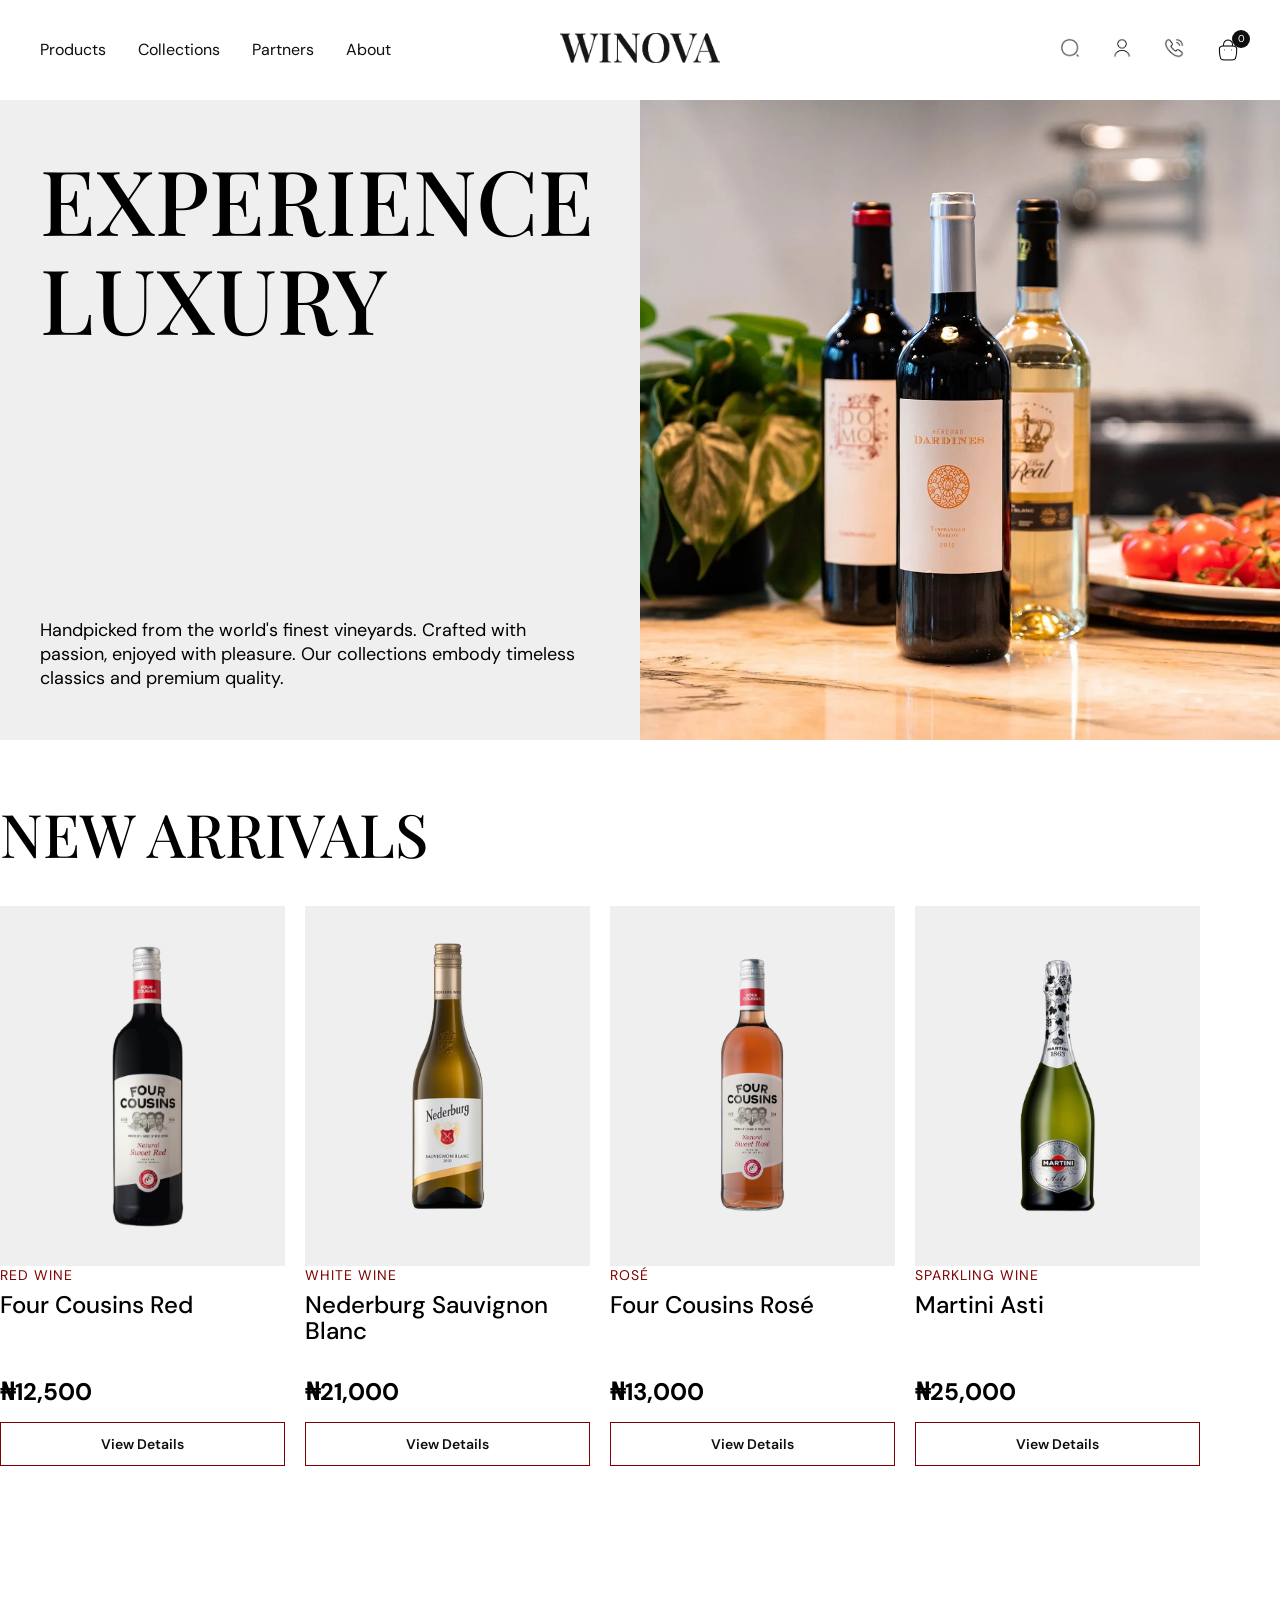
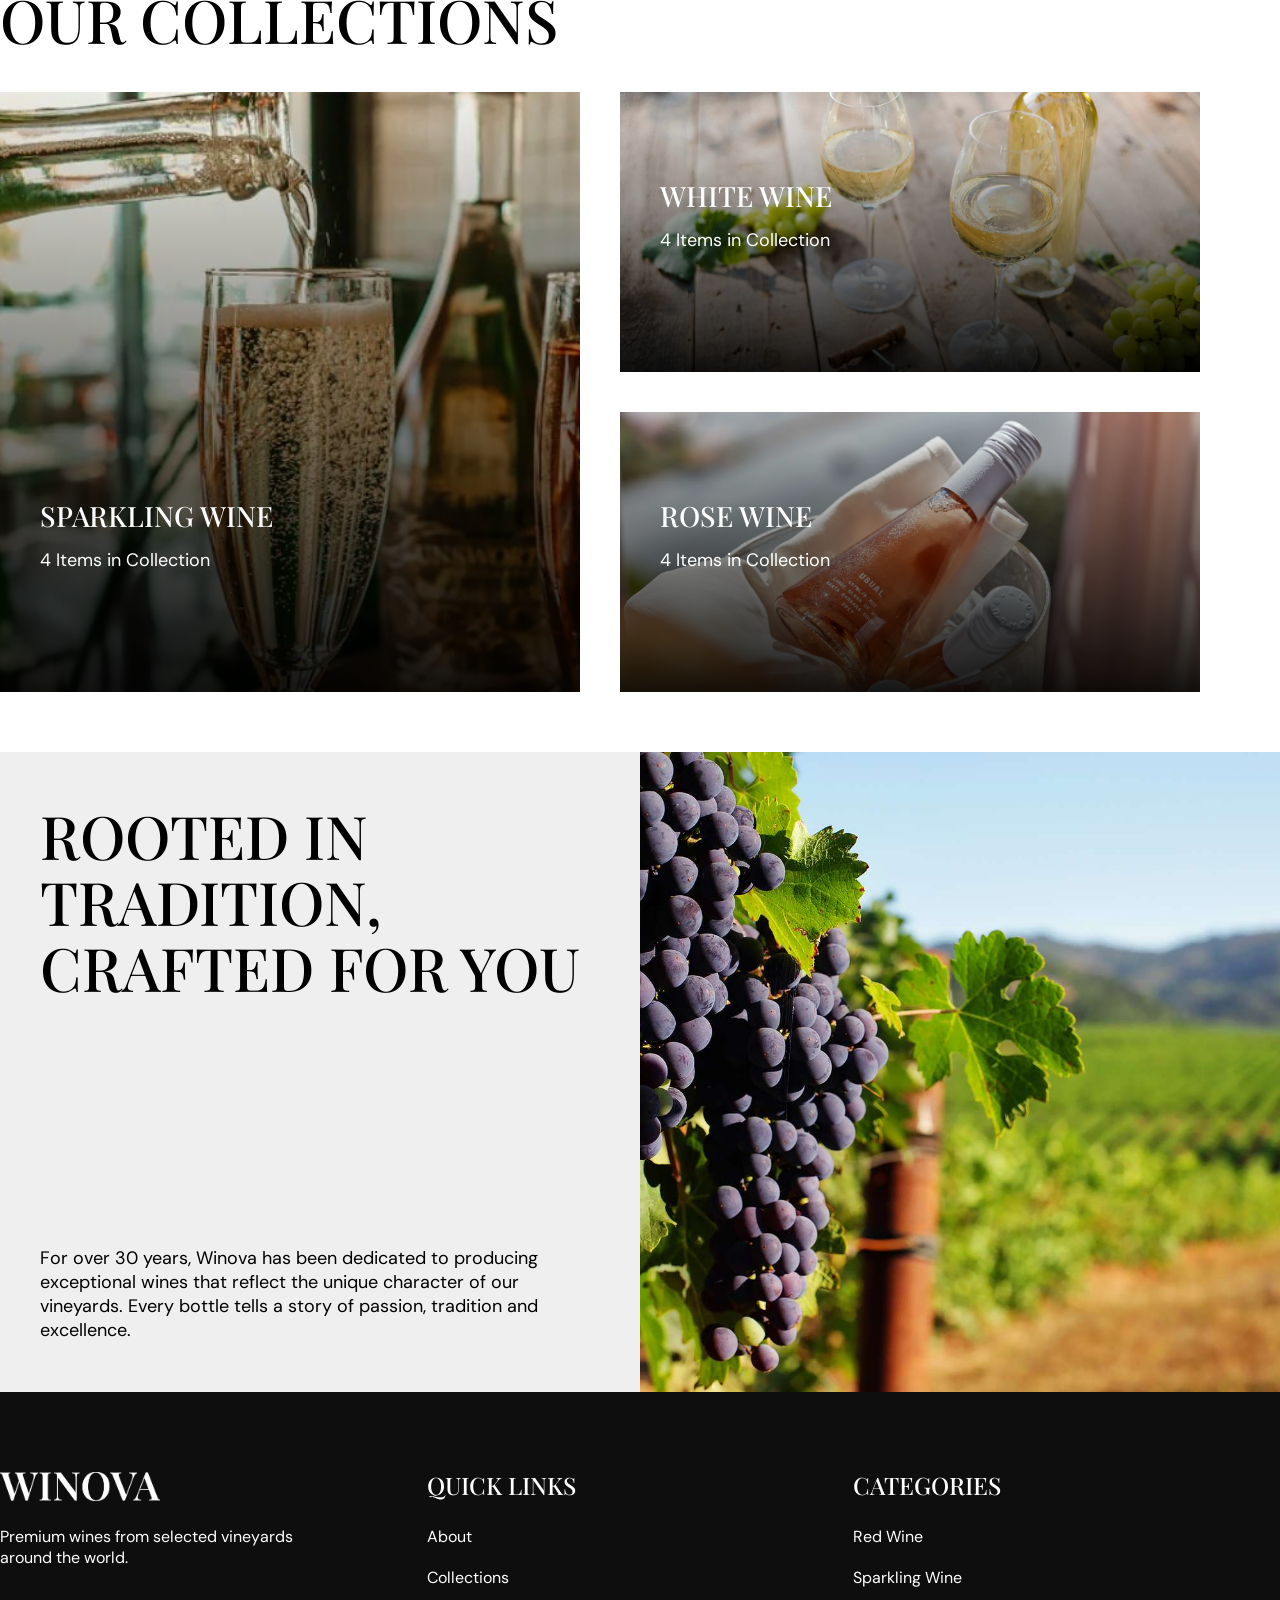
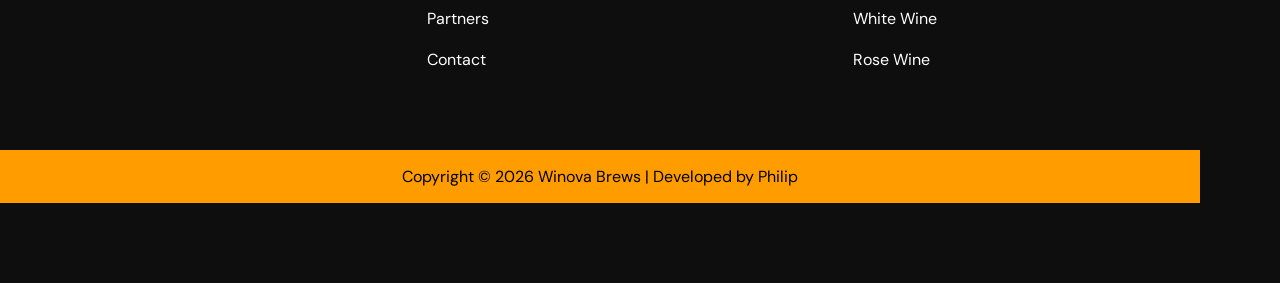
==== commit 024e9ddb: "cart page updated" ====
--- a/index.html
+++ b/index.html
@@ -45,8 +45,9 @@
                     <img src="img/site/call.png" alt="phone">
                 </a>
                 
-                <a href="cart.html">
+                <a href="cart.html" class="cart-icon">
                     <img src="img/site/cart.png" alt="cart">
+                    <span id="cart-count">0</span>
                 </a>
             </div>
 
@@ -193,6 +194,7 @@
     <!-- Scripts -->
     <script src="js/products.js"></script>
     <script src="js/app.js"></script>
-    
+    <script src="js/cart.js"></script>
+
 </body>
 </html>
--- a/css/style.css
+++ b/css/style.css
@@ -2,6 +2,11 @@
 
 @import url('https://fonts.googleapis.com/css2?family=DM+Sans:ital,opsz,wght@0,9..40,100..1000;1,9..40,100..1000&family=Playfair+Display:ital,wght@0,400..900;1,400..900&display=swap');
 
+* {
+    margin: 0;
+    padding: 0;
+    box-sizing: border-box;
+}
 
 
 :root {
@@ -435,4 +440,144 @@
 
 
 
-
+/* Contact */
+
+.contact {
+    padding: 60px 0;
+    display: flex;
+    flex-direction: column;
+    gap: 40px;
+    margin: 0;
+}
+
+.contact-body {
+    width: 100%;
+    display: flex;
+    flex-direction: row;
+    gap: 40px;
+}
+
+.cnt-crd {
+    width: 100%;
+    display: flex;
+    flex-direction: column;
+    gap: 20px;
+    padding: 20px;
+    border: 1px solid var(--lightgrey);
+}
+
+.cnt-crd p {
+    color: var(--black);
+    text-decoration: none;
+    font-family: var(--bodyfont);
+    font-size: 16px;
+    padding: 0;
+    margin: 0;
+}
+
+.cnt-crd h6 {
+    color: var(--black);
+    padding-bottom: 8px;
+}
+
+.maps {
+    width: 100%;
+}
+
+.maps iframe {
+    width: 100%;
+    height: 480px;
+    border: none;
+}
+
+.contact-form {
+    width: 100%;
+    display: flex;
+    flex-direction: column;
+    padding: 40px;
+    border: 1px solid var(--lightgrey);
+    box-sizing: border-box;
+    gap: 40px;
+}
+
+.contact-form-content {
+    display: flex;
+    flex-direction: column;
+    box-sizing: border-box;
+    gap: 12px;
+}
+
+
+#contact-form {
+    display: flex;
+    flex-direction: column;
+    gap: 20px;
+}
+
+.form-row {
+    display: grid;
+    grid-template-columns: 1fr 1fr;
+    gap: 20px;
+}
+
+.form-group {
+    width: 100%;
+    display: flex;
+    flex-direction: column;
+    gap: 8px;
+}
+
+.form-group label {
+    font-size: 14px;
+    font-weight: 600;
+    font-family: var(--bodyfont);
+}
+
+.form-group input,
+.form-group textarea {
+    width: 100%;
+    padding: 14px 16px;
+    border: 1px solid #ddd;
+    outline: none;
+    font: inherit;
+    font-family: var(--bodyfont);
+}
+
+.form-group textarea {
+    resize: vertical;
+    min-height: 150px;
+    font-family: var(--bodyfont);
+}
+
+.form-group input:focus,
+.form-group textarea:focus {
+    border-color: #555;
+}
+
+.error-message {
+    min-height: 16px;
+    font-size: 12px;
+    font-family: var(--bodyfont);
+    color: var(--red);
+}
+
+.submit-button {
+    width: 100%;
+    padding: 14px 30px;
+    border: none;
+    cursor: pointer;
+    font-family: var(--bodyfont);
+    font-size: 16px;
+    background: var(--red);
+    color: var(--white);
+}
+
+.submit-button:hover {
+    color: var(--black);
+    background-color: var(--yellow);
+}
+
+.form-success {
+    font-size: 14px;
+    font-weight: 600;
+}
--- a/css/store.css
+++ b/css/store.css
@@ -278,3 +278,232 @@
     cursor: pointer;
 }
 
+/* Cart Page */
+
+.cart-section {
+    padding: 60px 0 100px;
+}
+
+.cart-section .section-top {
+    margin-bottom: 35px;
+}
+
+
+/* Cart Table */
+
+.cart-table {
+    width: 100%;
+    border: 1px solid var(--lightgrey);
+}
+
+.cart-header,
+.cart-item {
+    display: grid;
+    grid-template-columns: 2fr 1fr 1.2fr 1fr 100px;
+    align-items: center;
+    gap: 20px;
+    padding: 20px 25px;
+    font-family: var(--bodyfont);
+}
+
+.cart-header {
+    background: #f7f7f7;
+    border-bottom: 1px solid var(--lightgrey);
+    font-size: 13px;
+    font-weight: 600;
+    text-transform: uppercase;
+    letter-spacing: 0.5px;
+    font-family: var(--bodyfont);
+}
+
+.cart-item {
+    border-bottom: 1px solid var(--lightgrey);
+    font-family: var(--bodyfont);
+}
+
+.cart-item:last-child {
+    border-bottom: none;
+}
+
+
+/* Product */
+
+.cart-product {
+    display: flex;
+    align-items: center;
+    gap: 20px;
+}
+
+.cart-product img {
+    width: 80px;
+    height: 100px;
+    object-fit: cover;
+}
+
+.cart-product p {
+    margin: 0;
+    font-weight: 600;
+    font-family: var(--bodyfont);
+}
+
+
+/* Price */
+
+.cart-price,
+.cart-total {
+    font-size: 15px;
+    font-family: var(--bodyfont);
+}
+
+.cart-total {
+    font-weight: 600;
+    font-family: var(--bodyfont);
+}
+
+
+/* Quantity */
+
+.cart-quantity {
+    display: flex;
+    align-items: center;
+    width: fit-content;
+    border: 1px solid var(--lightgrey);
+    font-family: var(--bodyfont);
+}
+
+.cart-quantity button {
+    width: 35px;
+    height: 35px;
+    border: none;
+    background: transparent;
+    cursor: pointer;
+    font-size: 18px;
+    font-family: var(--bodyfont);
+}
+
+.cart-quantity span {
+    width: 35px;
+    text-align: center;
+    font-family: var(--bodyfont);
+}
+
+
+/* Remove */
+
+.remove-item {
+    border: none;
+    background: transparent;
+    cursor: pointer;
+    text-decoration: underline;
+    font-size: 13px;
+    font-family: var(--bodyfont);
+}
+
+
+/* Cart Summary */
+
+.cart-summary {
+    width: 400px;
+    margin-left: auto;
+    margin-top: 40px;
+    padding: 30px;
+    border: 1px solid var(--lightgrey);
+    font-family: var(--bodyfont);
+}
+
+.summary-row {
+    display: flex;
+    justify-content: space-between;
+    align-items: center;
+    gap: 20px;
+    padding: 12px 0;
+    font-family: var(--bodyfont);
+}
+
+.summary-total {
+    margin-top: 10px;
+    padding-top: 20px;
+    border-top: 1px solid var(--lightgrey);
+    font-size: 28px;
+    font-family: var(--bodyfont);
+}
+
+
+/* Checkout */
+
+.checkout-button {
+    display: block;
+    width: 100%;
+    margin-top: 25px;
+    padding: 15px;
+    text-align: center;
+    text-decoration: none;
+    background: var(--red);
+    color: var(--white);
+    font-family: var(--bodyfont);
+}
+
+.checkout-button:hover {
+    background: var(--yellow);
+    color: var(--black);
+}
+
+
+/* Empty Cart */
+
+.empty-cart {
+    padding: 80px 20px;
+    text-align: center;
+    border: 1px solid var(--lightgrey);
+}
+
+.empty-cart h3 {
+    margin-bottom: 10px;
+    font-family: var(--bodyfont);
+}
+
+.empty-cart p {
+    margin-bottom: 25px;
+    font-family: var(--bodyfont);
+}
+
+.empty-cart a {
+    display: inline-block;
+    padding: 13px 25px;
+    background: var(--black);
+    color: white;
+    text-decoration: none;
+    font-family: var(--bodyfont);
+}
+
+
+
+
+/* Cart Icon */
+
+.cart-icon {
+    position: relative;
+    display: inline-flex;
+}
+
+.cart-icon img {
+    width: 24px;
+}
+
+#cart-count {
+    position: absolute;
+    top: -8px;
+    right: -10px;
+    min-width: 18px;
+    height: 18px;
+    display: flex;
+    align-items: center;
+    justify-content: center;
+    padding: 0 4px;
+    border-radius: 50%;
+    background: var(--black);
+    color: var(--white);
+    font-size: 10px;
+    line-height: 1;
+    font-family: var(--bodyfont);
+}
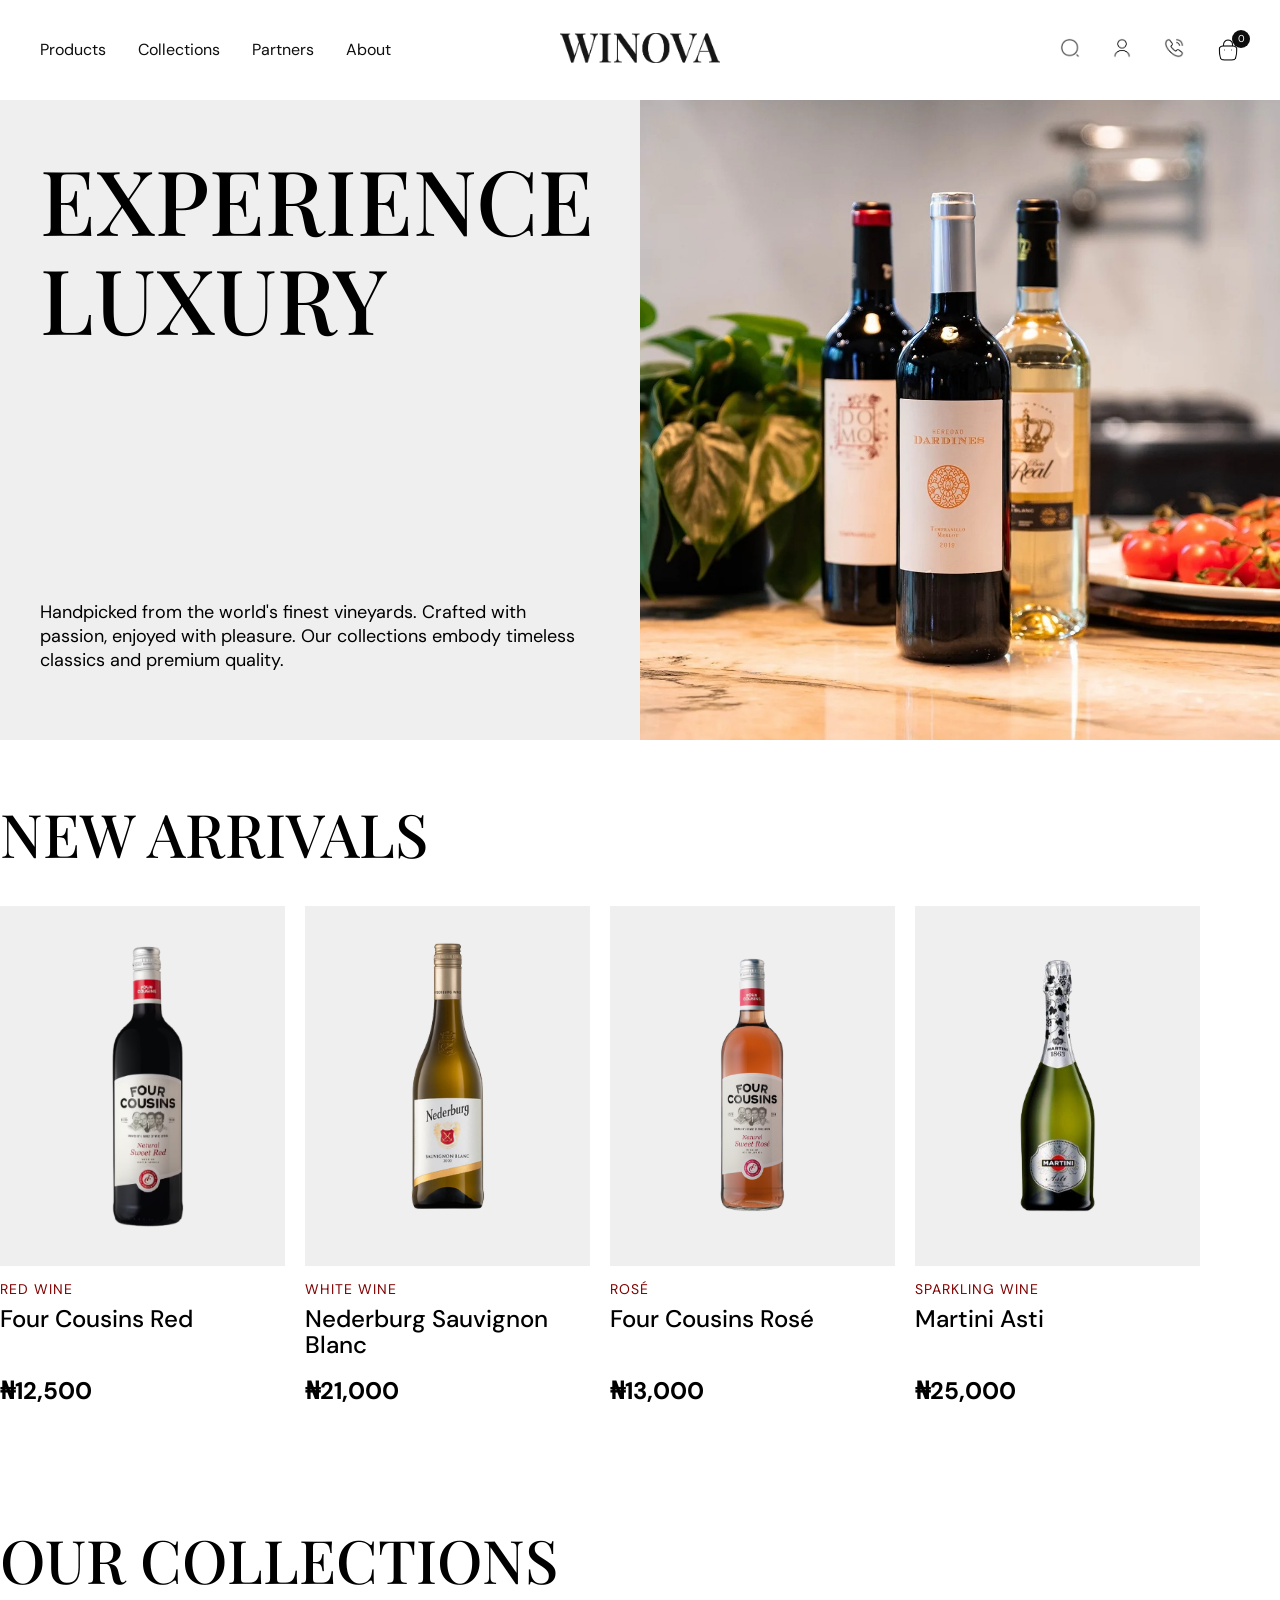
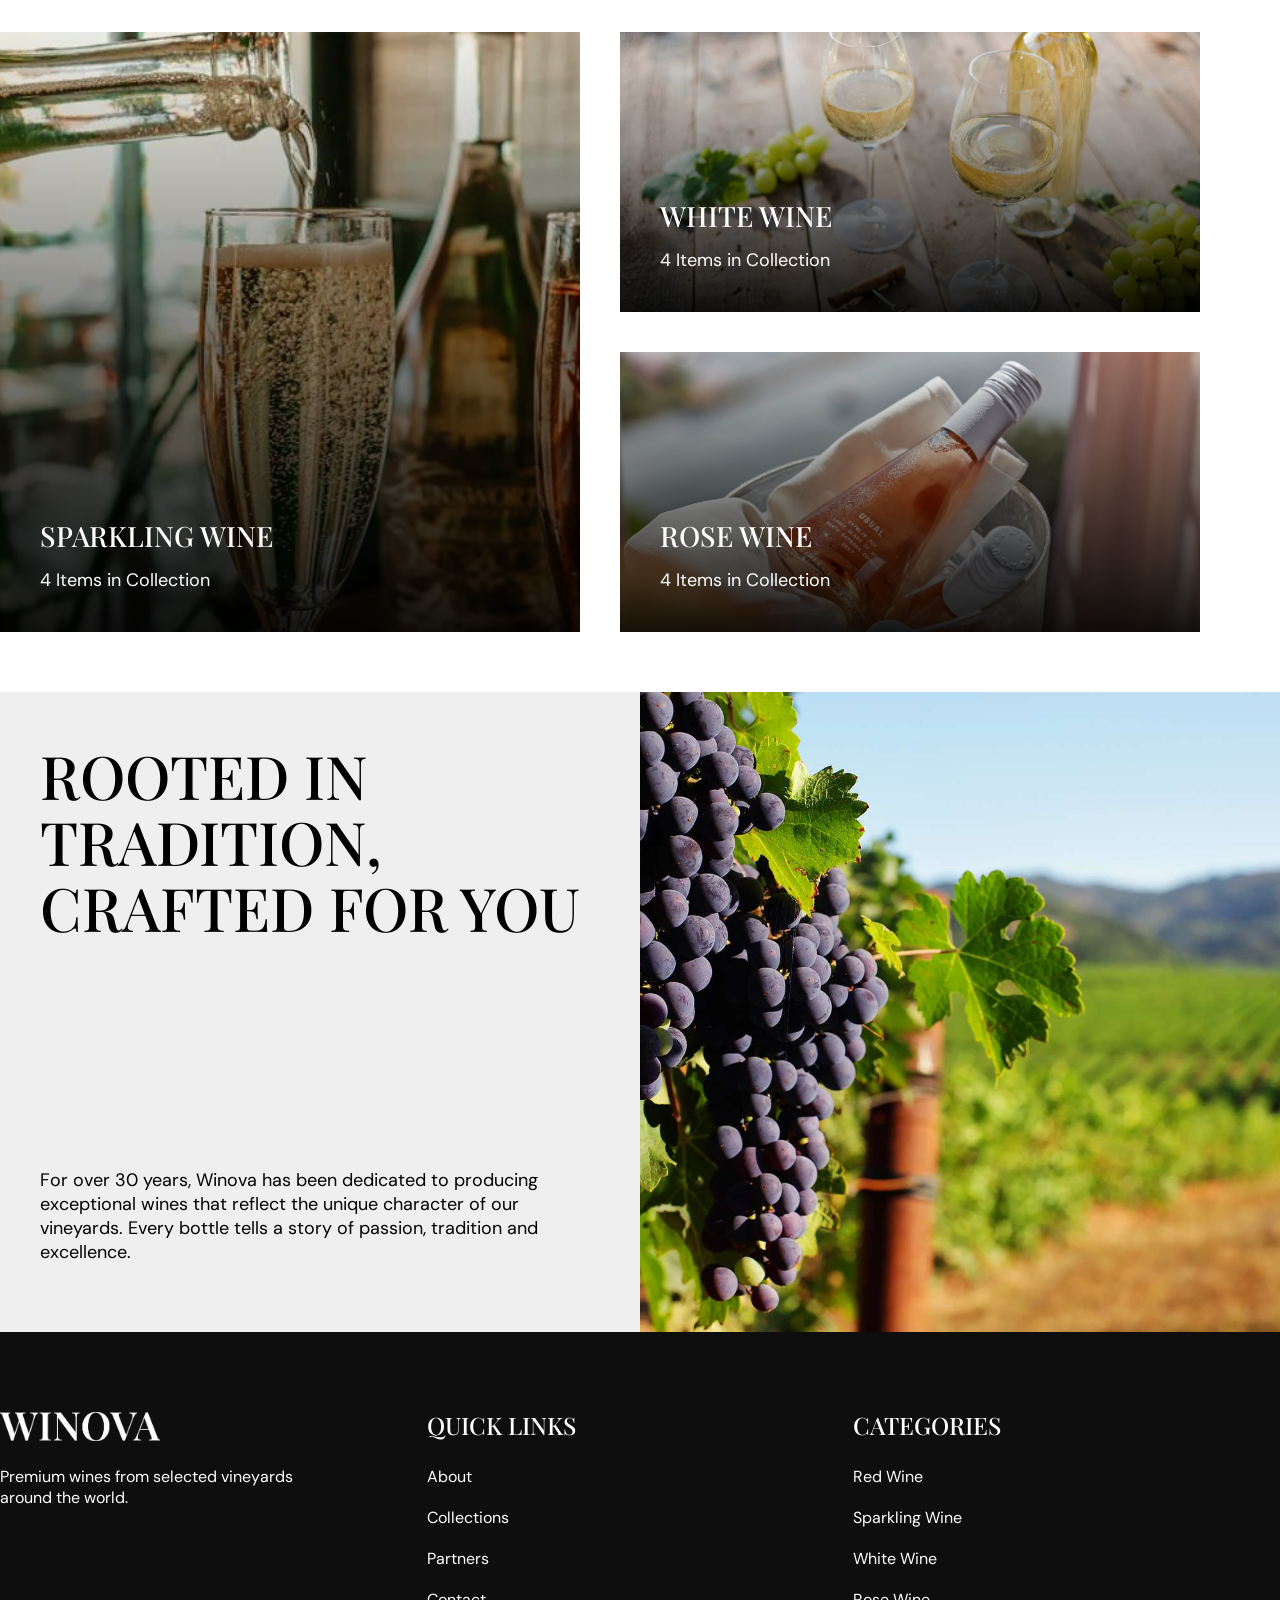
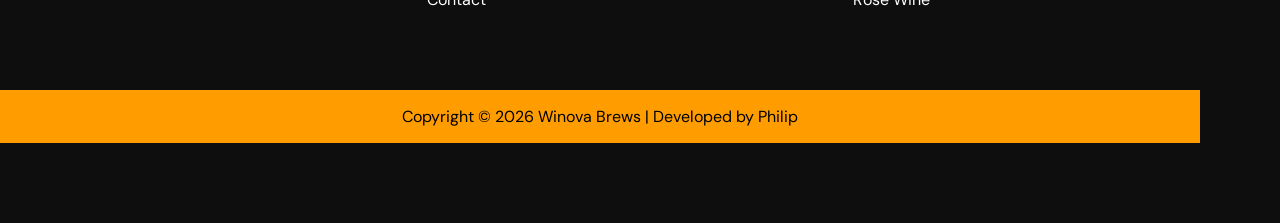
==== commit 273e7b23: "adding favicon" ====
--- a/index.html
+++ b/index.html
@@ -5,6 +5,7 @@
     <meta name="viewport" content="width=device-width, initial-scale=1.0">
     <link rel="stylesheet" href="css/style.css">
     <link rel="stylesheet" href="css/store.css">
+    <link rel="icon" type="image/svg" href="/img/site/winova.svg">
     <title>Winora Brewery</title>
     
 </head>
--- a/css/style.css
+++ b/css/style.css
@@ -3,8 +3,8 @@
 @import url('https://fonts.googleapis.com/css2?family=DM+Sans:ital,opsz,wght@0,9..40,100..1000;1,9..40,100..1000&family=Playfair+Display:ital,wght@0,400..900;1,400..900&display=swap');
 
 * {
-    margin: 0;
-    padding: 0;
+    /* margin: 0;
+    padding: 0; */
     box-sizing: border-box;
 }
 
@@ -306,7 +306,7 @@
 
 .col-card {
     width: 100%;
-    height: 520px;
+    height: 600px;
     display: flex;
     flex-direction: column;
     color: var(--white);
@@ -340,7 +340,7 @@
 
 .coll {
     width: 100%;
-    height: 200px;
+    height: 280px;
     display: flex;
     flex-direction: column;
     color: var(--white);
--- a/css/store.css
+++ b/css/store.css
@@ -41,7 +41,7 @@
 
 .col-home a {
     width: 100%;
-    height: 400px;
+    height: 480px;
     display: flex;
     flex-direction: column;
     color: var(--white);
@@ -60,6 +60,9 @@
 }
 
 .product-card {
+    display: block;
+    color: inherit;
+    text-decoration: none;
     background: var(--white);
     overflow: hidden;
     transition: transform 0.3s ease, box-shadow 0.3s ease;
@@ -69,6 +72,11 @@
     padding: 0px;
 }
 
+.product-card:focus-visible {
+    outline: 2px solid var(--red);
+    outline-offset: 4px;
+}
+
 .product-image {
     width: 100%;
     height: 360px;
@@ -84,7 +92,7 @@
 .product-info {
     padding: 0px;
     display: flex;
-    height: 200px;
+    height: 140px;
     flex-direction: column;
     justify-content: space-between;
     
@@ -102,14 +110,9 @@
     font-family: var(--bodyfont);
     text-transform: capitalize;
     font-size: 24px;
-    margin-bottom: 10px;
-}
-
-.product-description {
-    font-size: 14px;
-    line-height: 1.6;
-    margin-bottom: 20px;
-}
+    margin-bottom: 1px;
+}
+
 
 .product-bottom {
     display: flex;
@@ -124,7 +127,7 @@
     font-weight: 700;
 }
 
-.view-product {
+/* .view-product {
     font-family: var(--bodyfont);
     text-decoration: none;
     padding: 12px 18px;
@@ -139,7 +142,7 @@
     border: 1px solid var(--red);
     background: var(--red);
     color: var(--white);
-}
+} */
 
 .product-filters {
     display: flex;
@@ -276,6 +279,16 @@
     padding: 12px 30px;
     border: none;
     cursor: pointer;
+    display: inline-block;
+    background: var(--red);
+    color: white;
+    text-decoration: none;
+    font-family: var(--bodyfont);
+}
+
+.add-to-cart:hover {
+    background: var(--yellow);
+    color: var(--black);
 }
 
 /* Cart Page */
@@ -459,7 +472,7 @@
 
 .empty-cart h3 {
     margin-bottom: 10px;
-    font-family: var(--bodyfont);
+    
 }
 
 .empty-cart p {
@@ -470,11 +483,18 @@
 .empty-cart a {
     display: inline-block;
     padding: 13px 25px;
-    background: var(--black);
+    background: var(--red);
     color: white;
     text-decoration: none;
-    font-family: var(--bodyfont);
-}
+    font-size: 16px;
+    font-family: var(--bodyfont);
+}
+
+.empty-cart a:hover {
+    background: var(--yellow);
+    color: var(--black);
+}
+
 
 
 
@@ -506,4 +526,635 @@
     font-size: 10px;
     line-height: 1;
     font-family: var(--bodyfont);
-}+}
+
+/* Checkout Page */
+
+.checkout-section {
+    padding: 60px 0 100px;
+}
+
+.checkout-section .section-top {
+    margin-bottom: 40px;
+}
+
+.checkout-layout {
+    display: grid;
+    grid-template-columns: minmax(0, 1.6fr) minmax(320px, 0.8fr);
+    gap: 50px;
+    align-items: start;
+}
+
+
+/* Checkout Blocks */
+
+.checkout-block {
+    padding: 30px 0;
+    border-bottom: 1px solid var(--lightgrey);
+}
+
+.checkout-block:first-child {
+    padding-top: 0;
+}
+
+.checkout-block h3 {
+    margin-bottom: 25px;
+    font-size: 24px;
+    font-family: var(--bodyfont);
+    text-transform: capitalize;
+    font-weight: 700;
+}
+
+
+/* Form */
+
+.checkout-form {
+    width: 100%;
+    min-width: 0;
+}
+
+.checkout-form form {
+    width: 100%;
+    min-width: 0;
+    display: flex;
+    flex-direction: column;
+    font-family: var(--bodyfont);
+}
+
+.form-row {
+    width: 100%;
+    display: grid;
+    grid-template-columns: minmax(0, 1fr) minmax(0, 1fr);
+    gap: 20px;
+}
+
+.form-group {
+    width: 100%;
+    min-width: 0;
+    display: flex;
+    flex-direction: column;
+    box-sizing: border-box;
+    gap: 8px;
+    margin-bottom: 20px;
+}
+
+.form-group label {
+    font-size: 14px;
+    font-weight: 600;
+    font-family: var(--bodyfont);
+}
+
+.form-group input,
+.form-group select,
+.form-group textarea {
+    width: 100%;
+    box-sizing: border-box;
+    padding: 14px 16px;
+    border: 1px solid #ddd;
+    background: white;
+    outline: none;
+    font-family: var(--bodyfont);
+}
+
+.form-group input:focus,
+.form-group select:focus,
+.form-group textarea:focus {
+    border-color: #555;
+}
+
+
+/* Shipping */
+
+.shipping-options,
+.payment-options {
+    display: flex;
+    flex-direction: column;
+    gap: 12px;
+    font-family: var(--bodyfont);
+}
+
+.shipping-option,
+.payment-option {
+    display: flex;
+    align-items: center;
+    gap: 15px;
+    padding: 18px;
+    border: 1px solid var(--lightgrey);
+    cursor: pointer;
+    font-family: var(--bodyfont);
+}
+
+.shipping-option > div,
+.payment-option > div {
+    display: flex;
+    flex-direction: column;
+    gap: 5px;
+    flex: 1;
+}
+
+.shipping-option span,
+.payment-option span {
+    font-size: 13px;
+    font-family: var(--bodyfont);
+}
+
+
+/* Order Summary */
+
+.checkout-summary {
+    padding: 30px;
+    border: 1px solid var(--lightgrey);
+    position: sticky;
+    top: 30px;
+}
+
+.checkout-summary h3 {
+    margin-bottom: 25px;
+    font-size: 32px;
+}
+
+.checkout-item {
+    display: flex;
+    gap: 15px;
+    padding: 15px 0;
+    border-bottom: 1px solid var(--lightgrey);
+    font-family: var(--bodyfont);
+}
+
+.checkout-item img {
+    width: 60px;
+    height: 75px;
+    object-fit: cover;
+}
+
+.checkout-item-info {
+    flex: 1;
+    min-width: 0;
+}
+
+.checkout-item-info p {
+    margin: 0 0 5px;
+    font-weight: 600;
+    font-family: var(--bodyfont);
+}
+
+.checkout-item-info span {
+    font-size: 13px;
+}
+
+.checkout-item-price {
+    font-weight: 600;
+}
+
+
+/* Summary */
+
+.checkout-summary .summary-row {
+    display: flex;
+    justify-content: space-between;
+    gap: 20px;
+    padding: 15px 0;
+}
+
+.checkout-summary .summary-total {
+    margin-top: 10px;
+    padding-top: 20px;
+    border-top: 1px solid var(--lightgrey);
+    font-size: 18px;
+}
+
+
+/* Place Order */
+
+.place-order-button {
+    display: block;
+    width: 100%;
+    margin-top: 25px;
+    padding: 15px;
+    text-align: center;
+    text-decoration: none;
+    background: var(--red);
+    color: var(--white);
+    font-family: var(--bodyfont);
+    border: none;
+    cursor: pointer;
+    font-size: 16px;
+}
+
+.place-order-button:hover {
+    background: var(--yellow);
+    color: var(--black);
+}
+
+/*  Order Confirmation */
+
+.confirmation-section {
+    padding: 70px 0 100px;
+}
+
+
+/* Success Header */
+
+.confirmation-header {
+    text-align: center;
+    max-width: 700px;
+    margin: 0 auto 60px;
+    font-family: var(--bodyfont);
+}
+
+.success-icon {
+    width: 65px;
+    height: 65px;
+    margin: 0 auto 25px;
+
+    display: flex;
+    align-items: center;
+    justify-content: center;
+
+    border-radius: 50%;
+
+    background: var(--red);
+    color: var(--white);
+
+    font-size: 30px;
+    font-weight: 700;
+}
+
+.confirmation-header .section-tag {
+    margin-bottom: 10px;
+}
+
+.confirmation-header h1 {
+    margin: 10px 0 15px;
+    font-size: 42px;
+}
+
+.confirmation-header > p {
+    line-height: 1.7;
+}
+
+
+/* Order Number */
+
+.order-number {
+    width: fit-content;
+    margin: 30px auto 0;
+    display: flex;
+    flex-direction: column;
+    gap: 5px;
+    padding: 15px 25px;
+    border: 1px solid var(--lightgrey);
+}
+
+.order-number span {
+    font-size: 13px;
+    font-family: var(--bodyfont);
+}
+
+.order-number strong {
+    font-size: 18px;
+    font-family: var(--bodyfont);
+}
+
+
+/* Confirmation Layout */
+
+.confirmation-layout {
+    display: grid;
+
+    grid-template-columns:
+        minmax(0, 1.4fr)
+        minmax(320px, 0.8fr);
+
+    gap: 60px;
+
+    align-items: start;
+}
+
+
+/* Confirmation Blocks */
+
+.confirmation-block {
+    padding: 30px 0;
+    border-bottom: 1px solid var(--lightgrey);
+}
+
+.confirmation-block:first-child {
+    padding-top: 0;
+}
+
+.confirmation-block h3 {
+    margin-bottom: 20px;
+    font-size: 22px;
+    text-transform: capitalize;
+    font-weight: 700;
+    font-family: var(--bodyfont);
+}
+
+
+/* Customer Details */
+
+.customer-details {
+    display: flex;
+    flex-direction: column;
+    gap: 12px;
+}
+
+.customer-details p {
+    display: grid;
+
+    grid-template-columns: 120px 1fr;
+
+    gap: 15px;
+
+    margin: 0;
+
+    line-height: 1.6;
+}
+
+.customer-details strong {
+    font-weight: 600;
+}
+
+
+/* Payment */
+
+.confirmation-block > p {
+    margin: 0;
+    font-family: var(--bodyfont);
+}
+
+
+/* Confirmation Summary */
+
+.confirmation-summary {
+    padding: 30px;
+    border: 1px solid var(--lightgrey);
+    position: sticky;
+    top: 30px;
+}
+
+.confirmation-summary h3 {
+    margin-bottom: 25px;
+    font-size: 32px;
+}
+
+
+/* Confirmation Items */
+
+.confirmation-item {
+    display: flex;
+    gap: 15px;
+    padding: 15px 0;
+    border-bottom: 1px solid var(--lightgrey);
+}
+
+.confirmation-item img {
+    width: 60px;
+    height: 75px;
+
+    object-fit: cover;
+}
+
+.confirmation-item-info {
+    flex: 1;
+    min-width: 0;
+}
+
+.confirmation-item-info p {
+    margin: 0 0 5px;
+
+    font-weight: 600;
+}
+
+.confirmation-item-info span {
+    font-size: 13px;
+}
+
+.confirmation-item-price {
+    font-weight: 600;
+}
+
+
+/* Summary */
+
+.confirmation-summary .summary-row {
+    display: flex;
+
+    justify-content: space-between;
+
+    gap: 20px;
+
+    padding: 15px 0;
+}
+
+.confirmation-summary .summary-total {
+    margin-top: 10px;
+
+    padding-top: 20px;
+
+    border-top:
+        1px solid var(--lightgrey);
+
+    font-size: 18px;
+}
+
+
+/* Actions */
+
+.confirmation-actions {
+    display: flex;
+
+    justify-content: center;
+
+    gap: 15px;
+
+    margin-top: 50px;
+}
+
+.continue-shopping,
+.back-home {
+    display: inline-block;
+
+    padding: 14px 30px;
+
+    text-decoration: none;
+
+    font-family: var(--bodyfont);
+}
+
+.continue-shopping {
+    background: var(--red);
+    color: var(--white);
+}
+
+.continue-shopping:hover {
+    background: var(--yellow);
+    color: var(--black);
+}
+
+.back-home {
+    border: 1px solid var(--black);
+
+    color: var(--black);
+}
+
+.back-home:hover {
+    background: var(--black);
+    color: var(--white);
+}
+
+/* Search Page */
+
+/* =========================
+   SEARCH PAGE
+========================= */
+
+.search-section {
+    width: 100%;
+    padding: 60px 0 100px;
+}
+
+
+/* Search Introduction */
+
+.search-section .section-top {
+    width: 100%;
+    margin-bottom: 40px;
+    display: flex;
+    flex-direction: column;
+}
+
+.search-section .section-top h2 {
+    margin: 10px 0 15px;
+}
+
+.search-section .section-top p:last-child {
+    max-width: 600px;
+    line-height: 1.7;
+}
+
+
+/* Search Form */
+
+.search-form {
+    display: flex;
+    width: 100%;
+    margin-bottom: 30px;
+}
+
+.search-form input {
+    flex: 1;
+    min-width: 0;
+    padding: 16px 20px;
+    border: 1px solid var(--lightgrey);
+    outline: none;
+    font: inherit;
+    font-family: var(--bodyfont);
+    box-sizing: border-box;
+}
+
+.search-form input:focus {
+    border-color: var(--black);
+}
+
+.search-form button {
+    padding: 16px 35px;
+    border: none;
+    background: var(--red);
+    color: var(--white);
+    font-family: var(--bodyfont);
+    cursor: pointer;
+}
+
+.search-form button:hover {
+    background: var(--yellow);
+    color: var(--black);
+}
+
+
+/* Search Message */
+
+.search-message {
+    margin-bottom: 30px;
+    font-family: var(--bodyfont);
+}
+
+
+/* Search Results */
+
+.search-results {
+    width: 100%;
+    display: grid;
+    grid-template-columns: repeat(4, 1fr);
+    gap: 30px;
+}
+
+
+/* Individual Result */
+
+.search-result-card {
+    border: 1px solid var(--lightgrey);
+}
+
+.search-result-image {
+    width: 100%;
+    height: 280px;
+}
+
+.search-result-image img {
+    width: 100%;
+    height: 100%;
+    object-fit: cover;
+}
+
+.search-result-info {
+    padding: 20px;
+}
+
+.search-result-category {
+    margin-bottom: 8px;
+    font-size: 13px;
+    text-transform: uppercase;
+}
+
+.search-result-name {
+    margin-bottom: 10px;
+    font-size: 20px;
+}
+
+.search-result-price {
+    display: block;
+    margin-bottom: 20px;
+    font-family: var(--bodyfont);
+    font-weight: 600;
+}
+
+.search-result-link {
+    display: inline-block;
+    text-decoration: none;
+    font-family: var(--bodyfont);
+    color: var(--black);
+    border-bottom: 1px solid var(--black);
+}
+
+
+/* Empty Search */
+
+.search-empty {
+    grid-column: 1 / -1;
+    padding: 40px 0;
+}
+
+
+/* Tablet */
+
+@media (max-width: 900px) {
+
+    .search-results {
+        grid-template-columns: repeat(2, 1fr);
+    }
+
+}
+
+
